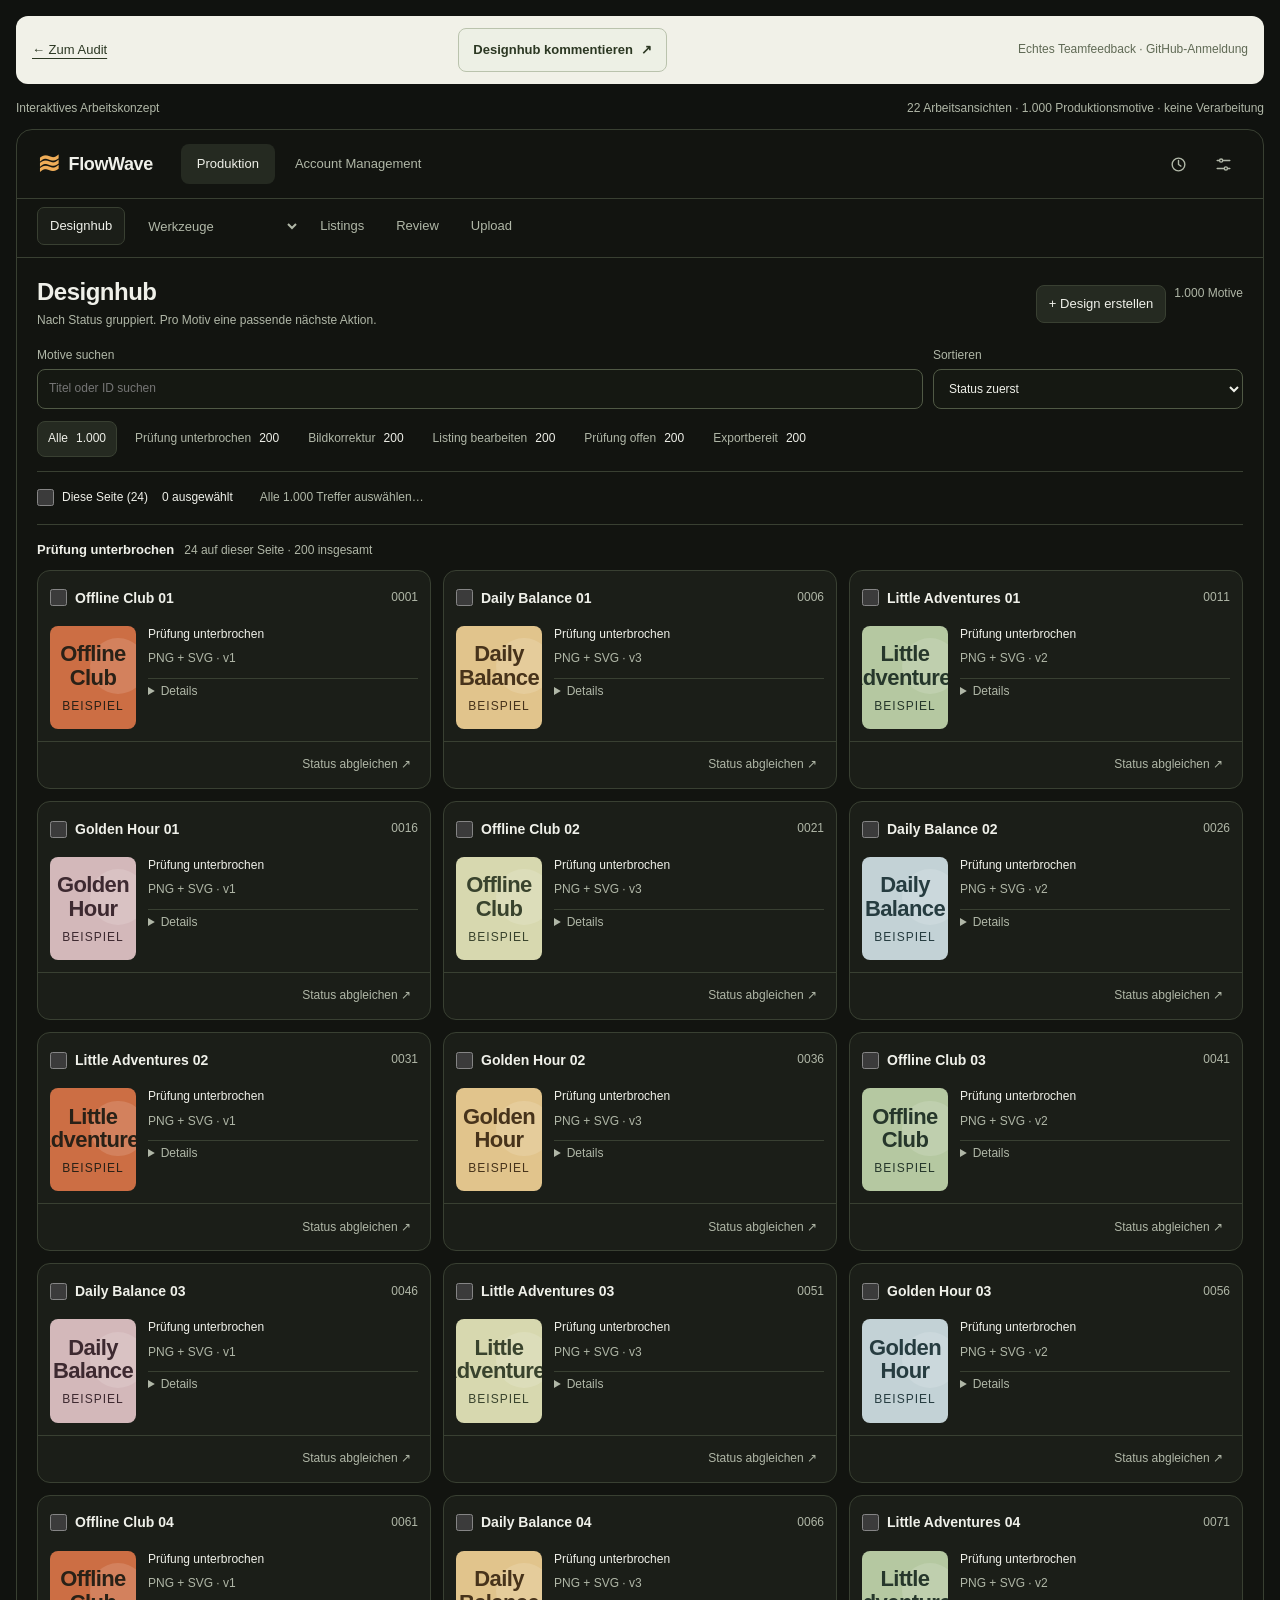
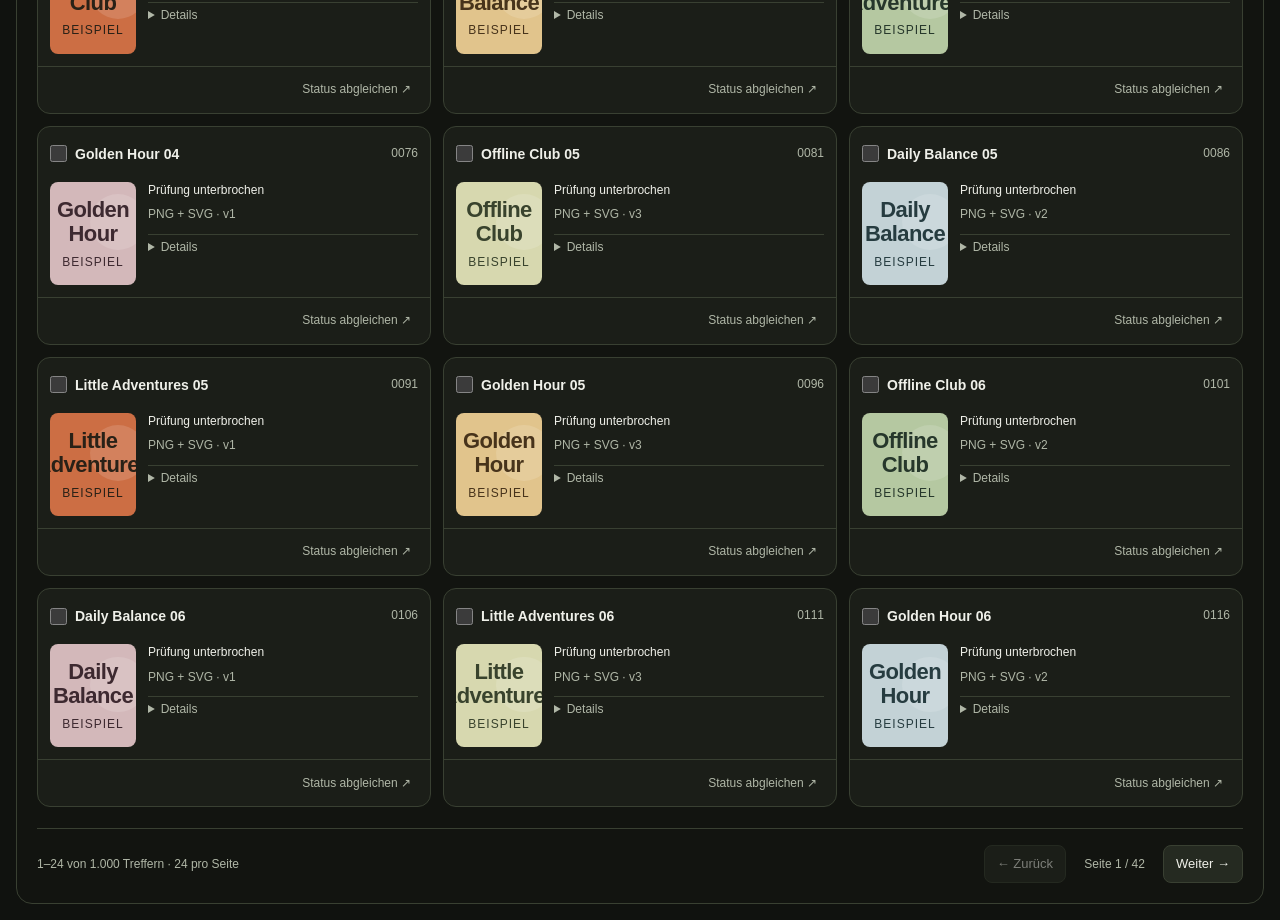
==== concept.html @ 172c3b29 "Separate primary areas from contextual workflow navigation" ====
<!doctype html>
<html lang="de"><head><meta charset="utf-8"><meta name="viewport" content="width=device-width, initial-scale=1"><meta name="color-scheme" content="dark light"><title>FlowWave Arbeitsansichten für große Sammlungen</title><link rel="stylesheet" href="comments.css"><link rel="stylesheet" href="concept-scale.css?v=batch287-reduced"><link rel="stylesheet" href="concept-processes.css?v=batch287-reduced"><link rel="stylesheet" href="concept-operations.css?v=account-unified287"><link rel="stylesheet" href="concept-archive.css?v=archive287">
  <link rel="stylesheet" href="concept-navigation.css?v=two-areas287-final3"><script src="feedback-config.js?v=account-unified287" defer></script><script src="concept-scale.js?v=two-areas287-final3" defer></script><script src="concept-processes.js?v=archive287" defer></script><script src="concept-operations.js?v=account-unified287" defer></script><script src="concept-archive.js?v=account-unified287" defer></script><script src="comments.js" defer></script></head>
<body class="fw-concept-page">
<div class="standalone-feedback-bar"><a href="./#concept">← Zum Audit</a><button class="af-feedback-button" type="button" data-feedback-screen><span data-feedback-label>Designhub kommentieren</span> ↗</button><span>Echtes Teamfeedback · GitHub-Anmeldung</span></div>
<div id="flowwave-bento-concept" lang="de">
<div class="fw-demo-label"><span>Interaktives Arbeitskonzept</span><span>22 Arbeitsansichten · 1.000 Produktionsmotive · keine Verarbeitung</span></div>
<div class="fw-window"><header class="fw-shell"><div class="fw-shell-top"><div class="fw-brand"><span aria-hidden="true">≋</span>FlowWave</div><nav class="fw-area-nav" aria-label="Hauptbereiche"><button type="button" data-area="production" aria-current="page">Produktion</button><button type="button" data-area="account">Account Management</button></nav><div class="fw-shell-utilities" role="group" aria-label="App-Aktionen"><button type="button" class="fw-utility-button" data-screen="activity" aria-label="Aktivität öffnen" title="Aktivität"><svg data-ds-icon="activity" aria-hidden="true" viewBox="0 0 24 24"><circle cx="12" cy="12" r="8"></circle><path d="M12 7v5l3 2"></path></svg></button><button type="button" class="fw-utility-button" data-screen="settings" aria-label="Einstellungen öffnen" title="Einstellungen"><svg data-ds-icon="settings" aria-hidden="true" viewBox="0 0 24 24"><path d="M4 7h16M4 17h16"></path><circle cx="9" cy="7" r="2"></circle><circle cx="15" cy="17" r="2"></circle></svg></button></div></div><nav class="fw-context-nav" aria-label="Produktion"></nav></header><div class="fw-route-registry" hidden><button type="button" data-screen="designs" tabindex="-1">Designhub</button><button type="button" data-screen="listings" tabindex="-1">Listings</button><button type="button" data-screen="review" tabindex="-1">Review</button><button type="button" data-screen="uploadqueue" tabindex="-1">Upload</button><button type="button" data-screen="upload" tabindex="-1">Upload vorbereiten</button><button type="button" data-screen="create" tabindex="-1">Create Artworks</button><button type="button" data-screen="sets" tabindex="-1">Create Sets</button><button type="button" data-screen="import" tabindex="-1">Import</button><button type="button" data-screen="collections" tabindex="-1">Imported Sets</button><button type="button" data-screen="remaster" tabindex="-1">Remaster</button><button type="button" data-screen="vectorize" tabindex="-1">Vectorize</button><button type="button" data-screen="upscale" tabindex="-1">Upscale</button><button type="button" data-screen="halftone" tabindex="-1">Halftone</button><button type="button" data-screen="effects" tabindex="-1">Effects</button><button type="button" data-screen="repairs" tabindex="-1">Repairs</button><button type="button" data-screen="autopilot" tabindex="-1">Autopilot</button><button type="button" data-screen="checks" tabindex="-1">IP Checks</button><button type="button" data-screen="management" tabindex="-1">Designbestand</button><button type="button" data-screen="archive" tabindex="-1">Archiv</button><button type="button" data-screen="live" tabindex="-1">Kontodaten</button><button type="button" data-screen="activity" tabindex="-1">Aktivität</button><button type="button" data-screen="settings" tabindex="-1">Einstellungen</button></div>
<section class="fw-screen" data-view="designs" aria-label="Designhub Konzept"></section><section class="fw-screen" data-view="review" aria-label="Review Konzept" hidden></section><section class="fw-screen" data-view="listings" aria-label="Listings Konzept" hidden></section><section class="fw-screen" data-view="upload" aria-label="Upload Konzept" hidden></section><div class="fw-announcement" role="status" aria-live="polite" hidden></div></div>
<dialog class="fw-modal" aria-labelledby="fw-modal-title"><div class="fw-modal-head"><div><span class="fw-secondary-text">Lokale Konzeptvorschau</span><h2 id="fw-modal-title"></h2></div><button type="button" class="fw-button fw-quiet" data-command="close-dialog" aria-label="Dialog schließen">×</button></div><div data-modal-body></div><div class="fw-modal-footer"><button type="button" class="fw-button" data-command="close-dialog">Schließen</button><button type="button" class="fw-button fw-primary" data-modal-confirm hidden></button></div></dialog>
</div></body></html>
---- comments.css ----
/* Audit feedback is real site chrome, separate from the FlowWave product concept. */
.af-topic-action{display:flex;justify-content:flex-start;gap:12px;padding:14px 24px;border-top:1px solid #e0e3d7}
.af-button,.af-feedback-button{display:inline-flex;align-items:center;justify-content:center;gap:8px;min-height:44px;border:1px solid #bac3ad;border-radius:8px;background:#edf0e5;color:#2c3823;padding:10px 14px;font:600 13px/1.4 -apple-system,BlinkMacSystemFont,"Segoe UI",sans-serif;cursor:pointer;text-decoration:none}
.af-button:hover,.af-feedback-button:hover{background:#e2e8d5}
.af-button:focus-visible,.af-feedback-button:focus-visible,.af-close:focus-visible,.af-link:focus-visible,.af-copy-fallback input:focus-visible{outline:3px solid #a87210;outline-offset:3px}
.af-button:disabled{opacity:.6;cursor:default}
.af-link{display:inline-flex;align-items:center;min-height:44px;gap:6px;color:#526542;text-underline-offset:4px;font:500 13px/1.5 -apple-system,BlinkMacSystemFont,"Segoe UI",sans-serif}
.af-dialog{box-sizing:border-box;width:min(850px,calc(100vw - 32px));max-width:none;max-height:calc(100dvh - 32px);padding:0;border:1px solid #c3cbb7;border-radius:18px;background:#fbfaf5;color:#252b20;box-shadow:0 24px 80px #10160e35;overflow:auto;overscroll-behavior:contain;font-family:-apple-system,BlinkMacSystemFont,"Segoe UI",sans-serif}
.af-dialog::backdrop{background:#11170e91;backdrop-filter:blur(3px)}
.af-dialog-head{display:flex;justify-content:space-between;align-items:flex-start;gap:24px;padding:24px 24px 0}
.af-dialog-head>div{min-width:0}
.af-eyebrow{font-size:11px;font-weight:650;letter-spacing:1px;text-transform:uppercase;color:#66745a;margin:0 0 9px}
.af-dialog h2{font-family:inherit;font-size:24px;line-height:1.25;font-weight:600;letter-spacing:-.6px;margin:0;overflow-wrap:anywhere}
.af-close{flex:0 0 auto;width:44px;min-height:44px;padding:0;border:1px solid #cbd1c2;border-radius:9px;background:transparent;color:#39462f;font:300 28px/1 -apple-system,BlinkMacSystemFont,"Segoe UI",sans-serif;cursor:pointer}
.af-close:hover{background:#edf0e5}
.af-privacy{font-size:13px;line-height:1.6;color:#626d58;margin:13px 24px 0}
.af-toolbar{display:flex;flex-wrap:wrap;gap:10px 22px;align-items:center;margin:17px 24px 0;padding-bottom:14px;border-bottom:1px solid #dde1d3}
.af-announcement{font-size:13px;line-height:1.5;color:#596b48;margin:10px 24px;min-height:0}
.af-announcement:empty{display:none}
.af-frame-zone{padding:0 16px 16px}
.af-topic-frame{width:100%;height:560px;border:0;display:block;background:#fbfaf5;min-width:0}
.af-topic-frame[hidden],.af-dialog [hidden],.af-host-page [hidden]{display:none!important}
.af-copy-fallback{margin:14px 24px}
.af-copy-fallback label{display:block;margin-bottom:7px;font-size:12px;color:#59664d}
.af-copy-fallback input{box-sizing:border-box;width:100%;min-height:44px;border:1px solid #bbc5ae;border-radius:7px;padding:10px;font-size:14px;background:white;color:#27351e}
.af-host-page{margin:0;padding:0;background:#fbfaf5;color:#252b20;font-family:-apple-system,BlinkMacSystemFont,"Segoe UI",sans-serif;font-size:14px;line-height:1.6;color-scheme:light}
.af-host{box-sizing:border-box;margin:0;padding:8px 8px 16px;min-width:0}
.af-host-status{margin:10px 0 14px;padding:12px 14px;background:#edf0e5;border-radius:8px;color:#465b36;font-size:13px;overflow-wrap:anywhere}
.af-host-status--error{background:#f4ead6;color:#704900}
.af-host-recovery{display:flex;flex-wrap:wrap;gap:8px 18px;align-items:center;margin:0 0 16px}
.af-host-recovery details{flex-basis:100%;font-size:12px;color:#667158}
.af-host-recovery summary{min-height:44px;display:flex;align-items:center;cursor:pointer}
.af-host-recovery details p{margin:0 0 12px;white-space:pre-wrap;overflow-wrap:anywhere}
.af-host .giscus{min-width:0}
.af-host .giscus-frame{display:block;width:100%;border:0;color-scheme:light}
@media(max-width:580px){.af-dialog{width:calc(100vw - 16px);max-height:calc(100dvh - 16px);border-radius:13px}.af-dialog-head{padding:18px 16px 0;gap:10px}.af-dialog h2{font-size:21px}.af-privacy{margin-inline:16px}.af-toolbar{margin-inline:16px;gap:10px 18px}.af-frame-zone{padding:0 4px 10px}.af-announcement,.af-copy-fallback{margin-inline:16px}.af-host{padding-inline:4px}.af-topic-action{padding-inline:21px}.af-copy-fallback input{font-size:16px}}
@media(prefers-reduced-motion:reduce){.af-dialog::backdrop{backdrop-filter:none}}
@media print{.af-dialog,.af-topic-action,.af-feedback-button,[data-feedback-topic],[data-feedback-screen]{display:none!important}}

.concept-feedback-actions{display:flex;align-items:center;justify-content:flex-end;gap:16px;flex-wrap:wrap}.concept-feedback-actions .af-feedback-button{font-size:12px}.standalone-feedback-bar{display:flex;align-items:center;justify-content:space-between;gap:12px;flex-wrap:wrap;margin-bottom:16px;padding:12px 16px;border-radius:12px;background:#f1f1e8;color:#2c3823;font:13px/1.6 -apple-system,BlinkMacSystemFont,"Segoe UI",sans-serif}.standalone-feedback-bar>a{color:inherit;text-underline-offset:4px}.standalone-feedback-bar>span{font-size:12px;color:#606a55}@media(max-width:580px){.concept-frame-bar{align-items:flex-start;flex-wrap:wrap}.concept-feedback-actions{justify-content:flex-start;gap:10px 18px}.standalone-feedback-bar>span{flex-basis:100%}}@media print{.standalone-feedback-bar,.concept-feedback-actions,.finding-feedback{display:none!important}}
---- concept-scale.css ----
.fw-concept-page{margin:0;padding:16px;max-width:1600px;margin-inline:auto;background:#10120f;color:#eff0e9;font:14px/1.45 Inter,-apple-system,BlinkMacSystemFont,"Segoe UI",sans-serif;color-scheme:dark}
#flowwave-bento-concept{--fw-bg:#121410;--fw-panel:#1b1e18;--fw-raised:#252a21;--fw-ink:#eff0e9;--fw-muted:#b0b7a7;--fw-line:#394032;--fw-accent:#efad58;--fw-warning:#edbe7a;--fw-green:#bed5ab;color:var(--fw-ink);font:14px/1.45 Inter,-apple-system,BlinkMacSystemFont,"Segoe UI",sans-serif;width:100%;min-width:0;color-scheme:dark}
#flowwave-bento-concept *{box-sizing:border-box}#flowwave-bento-concept [hidden]{display:none!important}#flowwave-bento-concept h2,#flowwave-bento-concept h3,#flowwave-bento-concept p{margin:0}#flowwave-bento-concept h2{font-size:24px;line-height:1.2;font-weight:600;letter-spacing:-.5px}#flowwave-bento-concept h3{font-size:14px;font-weight:600}#flowwave-bento-concept button,#flowwave-bento-concept input,#flowwave-bento-concept select,#flowwave-bento-concept textarea{font:inherit;color:inherit}#flowwave-bento-concept button{cursor:pointer}#flowwave-bento-concept button:disabled{opacity:.48;cursor:default}#flowwave-bento-concept button:focus-visible,#flowwave-bento-concept summary:focus-visible{outline:2px solid var(--fw-accent);outline-offset:3px}
#flowwave-bento-concept .fw-demo-label{display:flex;justify-content:space-between;gap:12px;flex-wrap:wrap;font-size:12px;color:var(--fw-muted);margin-bottom:12px}#flowwave-bento-concept .fw-window{background:var(--fw-bg);border:1px solid var(--fw-line);border-radius:16px;overflow:clip}#flowwave-bento-concept .fw-shell{display:flex;align-items:center;gap:28px;padding:12px 20px;border-bottom:1px solid var(--fw-line)}#flowwave-bento-concept .fw-brand{display:flex;align-items:center;gap:9px;font-size:18px;font-weight:600;letter-spacing:-.4px}#flowwave-bento-concept .fw-brand>span{font-size:28px;color:var(--fw-accent);line-height:1}#flowwave-bento-concept nav{display:flex;align-items:center;gap:5px;flex:1}#flowwave-bento-concept nav button{background:none;border:0;min-height:40px;padding:8px 14px;color:var(--fw-muted);border-radius:9px}#flowwave-bento-concept nav button[aria-current]{background:var(--fw-raised);color:var(--fw-ink)}#flowwave-bento-concept .fw-screen{padding:20px;min-width:0}#flowwave-bento-concept .fw-heading{display:flex;justify-content:space-between;align-items:center;gap:16px;margin-bottom:17px}#flowwave-bento-concept .fw-heading p{color:var(--fw-muted);font-size:12px;margin-top:5px}#flowwave-bento-concept .fw-heading-actions{display:flex;gap:8px;flex-wrap:wrap}
#flowwave-bento-concept .fw-button{display:inline-flex;align-items:center;justify-content:center;gap:8px;min-height:38px;border:1px solid var(--fw-line);background:var(--fw-raised);color:var(--fw-ink);padding:8px 12px;border-radius:8px;text-decoration:none;white-space:normal;text-align:left;font-size:13px}#flowwave-bento-concept .fw-button:hover:not(:disabled){background:#32392b;border-color:#555f49}#flowwave-bento-concept .fw-primary{background:var(--fw-accent);border-color:var(--fw-accent);color:#261b0c;font-weight:600}#flowwave-bento-concept .fw-primary:hover:not(:disabled){background:#ffc477;border-color:#ffc477}#flowwave-bento-concept .fw-quiet{background:transparent;border-color:transparent;color:var(--fw-muted)}#flowwave-bento-concept .fw-toolbar{display:grid;grid-template-columns:minmax(210px,1fr) minmax(170px,.35fr);gap:10px;margin-bottom:12px}#flowwave-bento-concept .fw-field-label{display:grid;gap:5px;font-size:12px;color:var(--fw-muted);min-width:0}#flowwave-bento-concept input:not([type=checkbox]),#flowwave-bento-concept select,#flowwave-bento-concept textarea{display:block;min-width:0;max-width:100%;width:100%;border:1px solid #505945;background:#151812;border-radius:8px;padding:9px 11px;color:var(--fw-ink);min-height:40px}#flowwave-bento-concept input:focus,#flowwave-bento-concept select:focus,#flowwave-bento-concept textarea:focus{outline:2px solid var(--fw-accent);outline-offset:1px}#flowwave-bento-concept textarea{resize:vertical;line-height:1.5}#flowwave-bento-concept .fw-facets{display:flex;gap:7px;flex-wrap:wrap;margin-bottom:14px}#flowwave-bento-concept .fw-facet{display:inline-flex;gap:8px;align-items:center;min-height:36px;border:1px solid transparent;border-radius:8px;background:transparent;padding:6px 10px;color:var(--fw-muted);font-size:12px}#flowwave-bento-concept .fw-facet[aria-pressed=true]{background:var(--fw-raised);border-color:var(--fw-line);color:var(--fw-ink)}#flowwave-bento-concept .fw-facet b{font-size:12px;font-weight:500;color:var(--fw-ink)}
#flowwave-bento-concept .fw-selection{display:flex;align-items:center;gap:14px;flex-wrap:wrap;min-height:49px;padding:7px 0;border-block:1px solid var(--fw-line);margin-bottom:16px;color:var(--fw-muted);font-size:12px}#flowwave-bento-concept .fw-checkbox{display:inline-flex;align-items:center;gap:8px;min-height:38px;flex-shrink:0;cursor:pointer;color:var(--fw-ink)}#flowwave-bento-concept input[type=checkbox]{width:17px;height:17px;accent-color:var(--fw-accent);margin:0;flex-shrink:0;cursor:pointer}#flowwave-bento-concept .fw-selected-count{color:var(--fw-ink)}#flowwave-bento-concept .fw-selection .fw-button{min-height:34px;font-size:12px}#flowwave-bento-concept .fw-selection-spacer{flex:1}#flowwave-bento-concept .fw-group{margin-bottom:21px}#flowwave-bento-concept .fw-group-head{display:flex;align-items:center;gap:10px;margin-bottom:10px;font-size:13px;font-weight:600}#flowwave-bento-concept .fw-group-head span{font-size:12px;font-weight:400;color:var(--fw-muted)}#flowwave-bento-concept .fw-asset-grid{display:grid;grid-template-columns:repeat(3,minmax(0,1fr));gap:12px}#flowwave-bento-concept .fw-asset-card{background:var(--fw-panel);border:1px solid var(--fw-line);border-radius:13px;min-width:0;overflow:hidden}#flowwave-bento-concept .fw-asset-head{display:flex;align-items:center;gap:8px;padding:8px 12px 3px;min-height:43px}#flowwave-bento-concept .fw-asset-head h3{flex:1;min-width:0;overflow:hidden;text-overflow:ellipsis;white-space:nowrap}#flowwave-bento-concept .fw-id{font-size:12px;color:var(--fw-muted);font-variant-numeric:tabular-nums}#flowwave-bento-concept .fw-asset-body{display:grid;grid-template-columns:104px minmax(0,1fr);gap:12px;padding:6px 12px 12px}#flowwave-bento-concept .fw-art{aspect-ratio:5/6;display:flex;flex-direction:column;justify-content:center;align-items:center;border-radius:8px;text-align:center;overflow:hidden;background:var(--art-bg,#c56437);color:var(--art-ink,#27271d);padding:10px;position:relative;font-family:Impact,"Arial Narrow",sans-serif;font-size:22px;font-weight:700;line-height:1.08;letter-spacing:-.6px}#flowwave-bento-concept .fw-art:before{content:"";position:absolute;width:65%;aspect-ratio:1;border-radius:50%;background:#ffffff22;top:12%;right:-12%}#flowwave-bento-concept .fw-art strong{position:relative;font:inherit}#flowwave-bento-concept .fw-art small{font-size:12px;letter-spacing:1px;margin-top:10px;font-weight:400}#flowwave-bento-concept .fw-art-mini{width:38px;min-width:38px;height:44px;aspect-ratio:auto;font-size:12px;padding:4px;border-radius:5px}#flowwave-bento-concept .fw-art-mini small{display:none}#flowwave-bento-concept .fw-facts{margin:0;display:grid;gap:5px;font-size:12px;min-width:0;align-content:start}#flowwave-bento-concept .fw-facts>div{display:flex;justify-content:space-between;align-items:baseline;gap:8px;min-width:0}#flowwave-bento-concept .fw-facts dt{color:var(--fw-muted)}#flowwave-bento-concept .fw-facts dd{margin:0;text-align:right;overflow-wrap:anywhere}#flowwave-bento-concept .fw-warning{color:var(--fw-warning)}#flowwave-bento-concept .fw-ready{color:var(--fw-green)}#flowwave-bento-concept .fw-asset-footer{display:flex;justify-content:space-between;align-items:center;gap:6px;border-top:1px solid var(--fw-line);padding:6px 10px;font-size:12px;color:var(--fw-muted)}#flowwave-bento-concept .fw-asset-footer .fw-button{font-size:12px;padding:6px 8px;min-height:34px}#flowwave-bento-concept .fw-pagination{display:flex;align-items:center;justify-content:space-between;gap:12px;flex-wrap:wrap;border-top:1px solid var(--fw-line);padding-top:16px;margin-top:15px;color:var(--fw-muted);font-size:12px}#flowwave-bento-concept .fw-page-buttons{display:flex;gap:7px;align-items:center}#flowwave-bento-concept .fw-page-buttons span{min-width:83px;text-align:center;font-variant-numeric:tabular-nums}
#flowwave-bento-concept .fw-table{border-collapse:collapse;width:100%;table-layout:fixed;font-size:13px}#flowwave-bento-concept .fw-table th{text-align:left;font-size:12px;color:var(--fw-muted);font-weight:500;padding:9px 8px;border-bottom:1px solid var(--fw-line)}#flowwave-bento-concept .fw-table td{padding:9px 8px;border-bottom:1px solid var(--fw-line);vertical-align:middle;overflow-wrap:anywhere}#flowwave-bento-concept .fw-table .fw-check-col{width:42px}#flowwave-bento-concept .fw-table .fw-preview-col{width:54px}#flowwave-bento-concept .fw-table .fw-title-col{width:26%}#flowwave-bento-concept .fw-table .fw-ip-col{width:16%}#flowwave-bento-concept .fw-table .fw-detail-col{width:84px}#flowwave-bento-concept .fw-row-title strong{font-size:14px;font-weight:500;display:block}#flowwave-bento-concept .fw-row-title small{font-size:12px;color:var(--fw-muted);display:block;margin-top:3px}#flowwave-bento-concept .fw-table .fw-button{font-size:12px;min-height:36px;padding:6px 8px}#flowwave-bento-concept .fw-row-detail td{background:var(--fw-panel);padding:16px 20px}#flowwave-bento-concept .fw-detail-grid{display:grid;grid-template-columns:1fr 1fr 1fr;gap:24px}#flowwave-bento-concept .fw-detail-grid h3{margin-bottom:7px}#flowwave-bento-concept .fw-detail-grid p{font-size:12px;color:var(--fw-muted)}#flowwave-bento-concept .fw-transfer-line{display:flex;align-items:center;justify-content:space-between;gap:14px;flex-wrap:wrap;margin-top:18px;padding:14px 0;border-top:1px solid var(--fw-line)}#flowwave-bento-concept .fw-transfer-line p{font-size:12px;color:var(--fw-muted);margin-top:4px}
#flowwave-bento-concept .fw-listing-card{background:var(--fw-panel);border:1px solid var(--fw-line);border-radius:13px;margin-bottom:10px;overflow:hidden}#flowwave-bento-concept .fw-listing-head{display:flex;align-items:center;gap:12px;padding:8px 14px;min-height:64px}#flowwave-bento-concept .fw-listing-toggle{display:flex;align-items:center;justify-content:space-between;gap:16px;min-width:0;flex:1;border:0;background:none;text-align:left;padding:8px 0;min-height:44px}#flowwave-bento-concept .fw-listing-toggle>span:first-child{min-width:0}#flowwave-bento-concept .fw-listing-toggle strong{font-weight:500;display:block}#flowwave-bento-concept .fw-listing-toggle small{font-size:12px;color:var(--fw-muted);display:block;margin-top:3px}#flowwave-bento-concept .fw-listing-state{font-size:12px;color:var(--fw-warning)}#flowwave-bento-concept .fw-listing-body{border-top:1px solid var(--fw-line);display:grid;grid-template-columns:minmax(0,.72fr) minmax(0,1.45fr) minmax(0,.9fr);gap:0;padding:20px 0}#flowwave-bento-concept .fw-zone{padding:0 22px;min-width:0}#flowwave-bento-concept .fw-zone+.fw-zone{border-left:1px solid var(--fw-line)}#flowwave-bento-concept .fw-zone h3{font-size:12px;color:var(--fw-muted);font-weight:500;letter-spacing:.04em;margin-bottom:15px}#flowwave-bento-concept .fw-zone .fw-art{max-width:152px;width:100%;margin-bottom:16px;font-size:28px}#flowwave-bento-concept .fw-zone .fw-facts{gap:8px}#flowwave-bento-concept .fw-ip-summary{margin-top:17px;padding-top:14px;border-top:1px solid var(--fw-line)}#flowwave-bento-concept .fw-editor-fields{display:grid;gap:12px}#flowwave-bento-concept .fw-editor-fields label{display:grid;gap:6px;font-size:12px;color:var(--fw-muted)}#flowwave-bento-concept .fw-editor-fields input,#flowwave-bento-concept .fw-editor-fields textarea{font-size:14px}#flowwave-bento-concept .fw-editor-actions{display:flex;gap:8px;align-items:center;flex-wrap:wrap;margin-top:14px}#flowwave-bento-concept .fw-save-note{font-size:12px;color:var(--fw-muted);margin-top:10px;min-height:18px}#flowwave-bento-concept .fw-evidence-copy{font-size:13px;color:var(--fw-muted);margin:10px 0 16px}#flowwave-bento-concept .fw-evidence-state{font-size:13px;font-weight:500}#flowwave-bento-concept details{font-size:12px;color:var(--fw-muted);margin:14px 0;border-top:1px solid var(--fw-line);padding-top:11px}#flowwave-bento-concept summary{cursor:pointer;min-height:32px}#flowwave-bento-concept details p{margin-top:9px}#flowwave-bento-concept .fw-empty{padding:35px 10px;color:var(--fw-muted);text-align:center}#flowwave-bento-concept .fw-announcement{padding:12px 20px;background:var(--fw-raised);border-top:1px solid var(--fw-line);font-size:13px}
#flowwave-bento-concept .fw-modal{max-width:min(650px,calc(100vw - 28px));width:650px;max-height:calc(100dvh - 30px);overflow:auto;border:1px solid var(--fw-line);background:var(--fw-panel);color:var(--fw-ink);border-radius:16px;padding:24px;font:14px/1.5 Inter,-apple-system,BlinkMacSystemFont,"Segoe UI",sans-serif}#flowwave-bento-concept .fw-modal::backdrop{background:#000a}#flowwave-bento-concept .fw-modal-head{display:flex;justify-content:space-between;align-items:flex-start;gap:16px;margin-bottom:20px}#flowwave-bento-concept .fw-modal h2{font-size:22px;margin-top:6px}#flowwave-bento-concept .fw-modal p{margin:12px 0;color:var(--fw-muted)}#flowwave-bento-concept .fw-modal ul{padding-left:20px;color:var(--fw-muted);max-height:280px;overflow:auto}#flowwave-bento-concept .fw-modal li{margin:8px 0}#flowwave-bento-concept .fw-modal-footer{display:flex;justify-content:flex-end;flex-wrap:wrap;gap:9px;margin-top:22px}#flowwave-bento-concept .fw-secondary-text{font-size:12px;color:var(--fw-muted)}#flowwave-bento-concept .fw-upload-summary{display:flex;align-items:center;justify-content:space-between;gap:20px;flex-wrap:wrap;margin-bottom:20px}#flowwave-bento-concept .fw-upload-stats{display:flex;gap:22px;color:var(--fw-muted);font-size:13px}#flowwave-bento-concept .fw-upload-stats strong{color:var(--fw-ink)}#flowwave-bento-concept .fw-inert-note{font-size:12px;color:var(--fw-muted);margin-top:16px}#flowwave-bento-concept .fw-tools-list{display:flex;gap:8px;flex-wrap:wrap}
@media(min-width:1530px){#flowwave-bento-concept .fw-asset-grid{grid-template-columns:repeat(4,minmax(0,1fr))}}
@media(max-width:1050px){#flowwave-bento-concept .fw-asset-grid{grid-template-columns:repeat(2,minmax(0,1fr))}#flowwave-bento-concept .fw-zone{padding:0 15px}#flowwave-bento-concept .fw-table .fw-title-col{width:22%}#flowwave-bento-concept .fw-table .fw-ip-col{width:15%}}
@media(max-width:760px){#flowwave-bento-concept .fw-toolbar{grid-template-columns:minmax(0,1fr) minmax(170px,.5fr)}#flowwave-bento-concept .fw-toolbar>label:first-child{grid-column:auto}#flowwave-bento-concept .fw-shell{gap:14px;flex-wrap:wrap}#flowwave-bento-concept nav{order:3;flex-basis:100%}#flowwave-bento-concept nav button{flex:1;padding-inline:8px}#flowwave-bento-concept .fw-shell>.fw-button{margin-left:auto}#flowwave-bento-concept .fw-listing-body{grid-template-columns:1fr}#flowwave-bento-concept .fw-zone{padding:0 18px}#flowwave-bento-concept .fw-zone+.fw-zone{border-left:0;border-top:1px solid var(--fw-line);padding-top:20px;margin-top:20px}#flowwave-bento-concept .fw-detail-grid{grid-template-columns:1fr;gap:14px}#flowwave-bento-concept .fw-table,#flowwave-bento-concept .fw-table tbody,#flowwave-bento-concept .fw-table tr,#flowwave-bento-concept .fw-table td{display:block;width:auto}#flowwave-bento-concept .fw-table thead{display:none}#flowwave-bento-concept .fw-table tr:not(.fw-row-detail){display:grid;grid-template-columns:32px 44px 1fr;gap:0 7px;border-bottom:1px solid var(--fw-line);padding:10px 0}#flowwave-bento-concept .fw-table td{border:0;padding:4px;font-size:12px}#flowwave-bento-concept .fw-table td[data-label]{grid-column:3}#flowwave-bento-concept .fw-table td[data-label]:before{content:attr(data-label) ': ';color:var(--fw-muted)}#flowwave-bento-concept .fw-table td.fw-row-action{grid-column:3}#flowwave-bento-concept .fw-table td.fw-row-more{grid-column:2;grid-row:2/5;align-self:end;padding:0}#flowwave-bento-concept .fw-row-more .fw-button{padding:5px;font-size:12px}#flowwave-bento-concept .fw-selection-spacer{display:none}}
@media(max-width:550px){.fw-concept-page{padding:8px}#flowwave-bento-concept .fw-screen{padding:15px 12px}#flowwave-bento-concept .fw-shell{padding:12px}#flowwave-bento-concept .fw-heading{align-items:flex-start;flex-direction:column}#flowwave-bento-concept .fw-asset-grid{grid-template-columns:1fr}#flowwave-bento-concept .fw-asset-body{grid-template-columns:94px minmax(0,1fr)}#flowwave-bento-concept .fw-facts{font-size:12px}#flowwave-bento-concept .fw-facts>div{gap:5px}#flowwave-bento-concept .fw-toolbar{grid-template-columns:1fr}#flowwave-bento-concept .fw-toolbar>label:first-child{grid-column:1}#flowwave-bento-concept .fw-listing-head{gap:8px;padding:8px 10px}#flowwave-bento-concept .fw-listing-toggle{gap:8px}#flowwave-bento-concept .fw-listing-toggle .fw-listing-state{display:none}#flowwave-bento-concept .fw-zone .fw-art{max-width:110px;margin:14px 0}#flowwave-bento-concept .fw-pagination{align-items:flex-start;flex-direction:column}#flowwave-bento-concept .fw-modal{padding:18px}#flowwave-bento-concept .fw-modal h2{font-size:20px}}
@media(pointer:coarse){#flowwave-bento-concept button,#flowwave-bento-concept .fw-checkbox,#flowwave-bento-concept summary{min-height:44px}#flowwave-bento-concept input:not([type=checkbox]),#flowwave-bento-concept select,#flowwave-bento-concept textarea{min-height:44px;font-size:16px}}

#flowwave-bento-concept .fw-scope-note{display:flex;align-items:center;justify-content:space-between;gap:12px;flex-wrap:wrap;padding:8px 12px;margin-bottom:12px;background:var(--fw-raised);border-radius:8px;font-size:12px}#flowwave-bento-concept .fw-scope-note strong{font-weight:500}
#flowwave-bento-concept .fw-keyword-workspace{display:grid;gap:12px;min-width:0}#flowwave-bento-concept .fw-keyword-group{display:grid;gap:6px;min-width:0}#flowwave-bento-concept .fw-keyword-group>label,#flowwave-bento-concept .fw-keyword-note{font-size:12px;color:var(--fw-muted)}#flowwave-bento-concept .fw-keyword-entry{display:grid;grid-template-columns:minmax(0,1fr) 38px;gap:6px}#flowwave-bento-concept .fw-keyword-entry>input{min-width:0;font-size:13px}#flowwave-bento-concept .fw-keyword-entry>.fw-button{font-size:20px;padding:5px}#flowwave-bento-concept .fw-keyword-tags,#flowwave-bento-concept .fw-keyword-choices{display:flex;gap:6px;flex-wrap:wrap;min-width:0}#flowwave-bento-concept .fw-keyword-tag,#flowwave-bento-concept .fw-keyword-choice{border:1px solid var(--fw-line);border-radius:7px;background:var(--fw-raised);display:inline-flex;align-items:center;gap:8px;padding:6px 8px;font-size:12px;min-height:32px;max-width:100%;text-align:left;overflow-wrap:anywhere}#flowwave-bento-concept .fw-keyword-tag>span{color:var(--fw-muted)}#flowwave-bento-concept .fw-keyword-choice[aria-pressed=true]{border-color:var(--fw-accent);color:var(--fw-accent)}#flowwave-bento-concept .fw-keyword-choice>span{color:var(--fw-muted)}#flowwave-bento-concept .fw-keyword-note{display:grid;gap:6px}#flowwave-bento-concept .fw-keyword-note textarea{font-size:13px}#flowwave-bento-concept .fw-keyword-option{font-size:12px;align-items:flex-start;min-height:28px;white-space:normal}#flowwave-bento-concept .fw-keyword-option input{margin-top:2px}#flowwave-bento-concept .fw-keyword-scope{font-size:12px;color:var(--fw-muted)}#flowwave-bento-concept .fw-keyword-actions{display:flex;gap:7px;flex-wrap:wrap}#flowwave-bento-concept .fw-keyword-actions .fw-button{font-size:12px;padding:8px 10px}#flowwave-bento-concept .fw-keyword-receipt{display:grid;gap:5px;font-size:12px;border-top:1px solid var(--fw-line);padding-top:10px;color:var(--fw-muted)}#flowwave-bento-concept .fw-keyword-receipt strong{font-weight:500;color:var(--fw-ink)}#flowwave-bento-concept .fw-keyword-receipt .fw-button{justify-content:flex-start;padding-inline:0}#flowwave-bento-concept .fw-keyword-label{display:block;font-size:12px;color:var(--fw-muted);margin:10px 0 6px}#flowwave-bento-concept .fw-keyword-analysis{margin:0;padding-top:11px}#flowwave-bento-concept .fw-proof-disclosure .fw-evidence-copy{margin-top:9px}#flowwave-bento-concept .fw-proof-disclosure .fw-evidence-state{margin-top:9px}
@media(pointer:coarse){#flowwave-bento-concept .fw-keyword-entry{grid-template-columns:minmax(0,1fr) 44px}#flowwave-bento-concept .fw-keyword-tag,#flowwave-bento-concept .fw-keyword-choice,#flowwave-bento-concept .fw-keyword-option{min-height:44px}#flowwave-bento-concept .fw-keyword-entry>input,#flowwave-bento-concept .fw-keyword-note textarea{font-size:16px}}

/* One leading task; full saved state stays in the same record. */
#flowwave-bento-concept .fw-asset-glance{display:flex;flex-direction:column;gap:7px;min-width:0;font-size:12px;align-self:start}#flowwave-bento-concept .fw-asset-glance>strong{font-weight:500;color:var(--fw-ink)}#flowwave-bento-concept .fw-asset-glance details{margin:3px 0 0;padding-top:4px}#flowwave-bento-concept .fw-asset-glance summary{min-height:26px}#flowwave-bento-concept .fw-asset-body>.fw-art{align-self:start}#flowwave-bento-concept .fw-asset-body{grid-template-columns:86px minmax(0,1fr)}#flowwave-bento-concept .fw-table .fw-title-col{width:40%}
@media(max-width:760px){#flowwave-bento-concept [data-view="upload"] .fw-table tr:not(.fw-row-detail){grid-template-columns:44px minmax(0,1fr)}#flowwave-bento-concept [data-view="upload"] .fw-table .fw-row-title,#flowwave-bento-concept [data-view="upload"] .fw-table td[data-label]{grid-column:2}#flowwave-bento-concept [data-view="upload"] .fw-table td:first-child{grid-column:1;grid-row:1/4}#flowwave-bento-concept [data-view="upload"] .fw-table .fw-row-title small{line-height:1.5}}
---- concept-processes.css ----
#flowwave-bento-concept .fp-workspace{display:grid;grid-template-columns:minmax(260px,.85fr) minmax(0,1.6fr);gap:18px;align-items:start;margin-bottom:20px}#flowwave-bento-concept .fp-panel{border:1px solid var(--fw-line);background:var(--fw-panel);border-radius:12px;padding:17px;min-width:0}#flowwave-bento-concept .fp-panel h3{font-size:14px;margin-bottom:13px}#flowwave-bento-concept .fp-panel p{font-size:12px;color:var(--fw-muted);margin:8px 0}#flowwave-bento-concept .fp-fields{display:grid;grid-template-columns:1fr 1fr;gap:12px}#flowwave-bento-concept .fp-fields .fp-wide{grid-column:1/-1}#flowwave-bento-concept .fp-fields label{display:grid;gap:6px;min-width:0;color:var(--fw-muted);font-size:12px}#flowwave-bento-concept .fp-fields input[type=range]{padding:0;min-height:36px;accent-color:var(--fw-accent);background:transparent;border:0}#flowwave-bento-concept .fp-hint{font-size:12px;color:var(--fw-muted);margin:10px 0 0}#flowwave-bento-concept .fp-actions{display:flex;align-items:center;gap:9px;flex-wrap:wrap;margin-top:15px}#flowwave-bento-concept .fp-proof{display:grid;grid-template-columns:minmax(0,1fr) minmax(0,1fr);gap:14px;max-width:480px;margin:0 auto}#flowwave-bento-concept .fp-proof figure{margin:0;min-width:0}#flowwave-bento-concept .fp-proof figcaption{font-size:12px;color:var(--fw-muted);margin-bottom:9px}#flowwave-bento-concept .fp-proof .fw-art{font-size:28px;max-height:230px}#flowwave-bento-concept .fp-proof-controls{display:flex;gap:7px;align-items:center;flex-wrap:wrap;margin-top:14px}#flowwave-bento-concept .fp-small-grid{display:grid;grid-template-columns:repeat(3,minmax(0,1fr));gap:12px}#flowwave-bento-concept .fp-pair-card{background:var(--fw-panel);border:1px solid var(--fw-line);border-radius:11px;padding:12px;min-width:0}#flowwave-bento-concept .fp-pair-head{display:flex;gap:8px;align-items:center;min-width:0;margin-bottom:10px}#flowwave-bento-concept .fp-pair-head strong{overflow:hidden;text-overflow:ellipsis;white-space:nowrap;min-width:0;font-size:13px;font-weight:500}#flowwave-bento-concept .fp-pair-previews{display:grid;grid-template-columns:1fr 20px 1fr;gap:9px;align-items:center;max-width:220px;margin-inline:auto}#flowwave-bento-concept .fp-pair-previews .fw-art{font-size:17px}#flowwave-bento-concept .fp-pair-meta{display:flex;justify-content:space-between;gap:8px;flex-wrap:wrap;font-size:12px;margin-top:10px;color:var(--fw-muted)}#flowwave-bento-concept .fp-status-tabs{display:flex;align-items:center;gap:8px;flex-wrap:wrap;margin:0 0 14px}#flowwave-bento-concept .fp-status-tabs button[aria-pressed=true]{background:var(--fw-raised);color:var(--fw-ink);border-color:var(--fw-line)}#flowwave-bento-concept .fp-notice{display:flex;align-items:center;gap:14px;justify-content:space-between;flex-wrap:wrap;border-left:3px solid var(--fw-warning);padding:9px 12px;margin:0 0 14px;background:#2a261d;color:var(--fw-warning);font-size:12px}#flowwave-bento-concept .fp-drop{border:1px dashed #667154;border-radius:10px;padding:21px;text-align:center;background:#151812}#flowwave-bento-concept .fp-drop strong{display:block;font-size:15px;font-weight:500}#flowwave-bento-concept .fp-drop p{font-size:12px;color:var(--fw-muted);margin:7px 0 13px}#flowwave-bento-concept .fp-sheet-grid{display:grid;grid-template-columns:repeat(3,minmax(0,1fr));gap:12px}#flowwave-bento-concept .fp-sheet{border:1px solid var(--fw-line);background:var(--fw-panel);border-radius:11px;padding:12px;min-width:0}#flowwave-bento-concept .fp-sheet h3{font-size:13px;margin-bottom:10px}#flowwave-bento-concept .fp-regions{display:grid;grid-template-columns:repeat(3,minmax(0,1fr));gap:6px}#flowwave-bento-concept .fp-region{border:2px solid transparent;background:none;padding:0;border-radius:6px;min-width:0;position:relative}#flowwave-bento-concept .fp-region[aria-pressed=true]{border-color:var(--fw-accent)}#flowwave-bento-concept .fp-region[aria-pressed=true]:after{content:'✓';position:absolute;right:4px;top:3px;background:var(--fw-accent);color:#241b0d;border-radius:3px;padding:0 4px;font-size:12px}#flowwave-bento-concept .fp-region .fw-art{font-size:15px;border-radius:4px}#flowwave-bento-concept .fp-region .fw-art small{display:none}#flowwave-bento-concept .fp-sheet-footer{font-size:12px;color:var(--fw-muted);margin-top:10px}#flowwave-bento-concept .fp-recipe-tags{display:flex;gap:7px;flex-wrap:wrap;margin-bottom:14px}#flowwave-bento-concept .fp-recipe-tags button[aria-pressed=true]{border-color:var(--fw-accent);color:var(--fw-accent)}#flowwave-bento-concept .fp-edit-layout{display:grid;grid-template-columns:minmax(200px,.8fr) minmax(260px,1fr) minmax(260px,1.1fr);gap:18px;align-items:start;margin-bottom:20px}#flowwave-bento-concept .fp-edit-layout .fw-art{max-width:230px;margin-inline:auto;font-size:37px}#flowwave-bento-concept .fp-target-list{display:grid;gap:1px;font-size:12px}#flowwave-bento-concept .fp-target-list>button{display:flex;align-items:center;justify-content:flex-start;gap:9px;width:100%;border:0;border-bottom:1px solid var(--fw-line);background:transparent;padding:8px;color:var(--fw-muted);text-align:left;min-height:48px}#flowwave-bento-concept .fp-target-list>button[aria-pressed=true]{background:var(--fw-raised);color:var(--fw-ink)}#flowwave-bento-concept .fp-motif-stats{display:grid;grid-template-columns:repeat(3,minmax(0,1fr));gap:12px;margin-top:15px;padding-top:14px;border-top:1px solid var(--fw-line);font-size:12px;color:var(--fw-muted)}#flowwave-bento-concept .fp-motif-stats strong{display:block;color:var(--fw-ink);font-size:18px;font-weight:500}#flowwave-bento-concept .fp-native-table{width:100%;border-collapse:collapse;table-layout:fixed;font-size:13px}#flowwave-bento-concept .fp-native-table th,#flowwave-bento-concept .fp-native-table td{padding:10px 8px;border-bottom:1px solid var(--fw-line);text-align:left;overflow-wrap:anywhere}#flowwave-bento-concept .fp-native-table th{font-size:12px;font-weight:500;color:var(--fw-muted)}#flowwave-bento-concept .fp-native-table th:first-child{width:42px}#flowwave-bento-concept .fp-native-table .fp-name{width:27%}#flowwave-bento-concept .fp-native-table small{font-size:12px;color:var(--fw-muted);display:block;margin-top:3px}#flowwave-bento-concept .fp-native-table .fw-button{font-size:12px;padding:6px 8px}#flowwave-bento-concept .fp-inline-proof{display:flex;gap:10px;align-items:center}#flowwave-bento-concept .fp-batch-brief{display:flex;align-items:center;justify-content:space-between;gap:12px;padding:12px 0;border-bottom:1px solid var(--fw-line);font-size:13px}#flowwave-bento-concept .fp-batch-brief small{display:block;font-size:12px;color:var(--fw-muted);margin-top:4px}#flowwave-bento-concept .fp-local-plan{padding:9px 12px;border:1px solid var(--fw-line);border-radius:8px;font-size:12px;color:var(--fw-muted);margin-top:13px}
@media(max-width:1100px){#flowwave-bento-concept .fp-small-grid,#flowwave-bento-concept .fp-sheet-grid{grid-template-columns:repeat(2,minmax(0,1fr))}#flowwave-bento-concept .fp-edit-layout{grid-template-columns:1fr 1fr}#flowwave-bento-concept .fp-edit-layout>.fp-panel:last-child{grid-column:1/-1}#flowwave-bento-concept .fp-target-list{grid-template-columns:1fr 1fr}}
@media(max-width:760px){#flowwave-bento-concept .fp-workspace{grid-template-columns:1fr}#flowwave-bento-concept .fp-native-table,#flowwave-bento-concept .fp-native-table tbody,#flowwave-bento-concept .fp-native-table tr,#flowwave-bento-concept .fp-native-table td{display:block;width:auto}#flowwave-bento-concept .fp-native-table thead{display:none}#flowwave-bento-concept .fp-native-table tr{border-bottom:1px solid var(--fw-line);padding:10px 0;display:grid;grid-template-columns:30px 1fr;gap:3px 8px}#flowwave-bento-concept .fp-native-table td{border:0;padding:3px 6px;grid-column:2}#flowwave-bento-concept .fp-native-table td:first-child{grid-column:1;grid-row:1/6}#flowwave-bento-concept .fp-native-table td[data-label]:before{content:attr(data-label) ': ';color:var(--fw-muted);font-size:12px}}
@media(max-width:550px){#flowwave-bento-concept .fp-small-grid,#flowwave-bento-concept .fp-sheet-grid,#flowwave-bento-concept .fp-edit-layout{grid-template-columns:1fr}#flowwave-bento-concept .fp-edit-layout>.fp-panel:last-child{grid-column:1}#flowwave-bento-concept .fp-target-list{grid-template-columns:1fr}#flowwave-bento-concept .fp-fields{grid-template-columns:1fr}#flowwave-bento-concept .fp-fields .fp-wide{grid-column:1}#flowwave-bento-concept .fp-proof .fw-art{font-size:22px}#flowwave-bento-concept .fp-panel{padding:14px}#flowwave-bento-concept .fp-motif-stats{gap:8px}#flowwave-bento-concept .fp-motif-stats strong{font-size:16px}}

#flowwave-bento-concept .fw-batch-route{display:grid;gap:3px;min-width:180px;max-width:260px;font-size:12px;color:var(--fw-muted)}#flowwave-bento-concept .fw-batch-route select{font-size:12px;min-height:36px;padding:7px 9px}

#flowwave-bento-concept [data-p-proof]{position:relative;overflow:hidden;border-radius:8px}#flowwave-bento-concept [data-p-proof]>.fw-art{transform:scale(var(--fp-zoom,1));transform-origin:center}#flowwave-bento-concept .fp-halftone-preview:after{content:"";position:absolute;inset:-40%;pointer-events:none;background-image:radial-gradient(#12141099 18%,transparent 25%);background-size:var(--fp-dot,8px) var(--fp-dot,8px);transform:rotate(var(--fp-angle,22deg));mix-blend-mode:multiply;opacity:.6}

#flowwave-bento-concept .fp-value{display:flex;flex-direction:column;justify-content:center;gap:8px;font-size:12px;color:var(--fw-muted)}#flowwave-bento-concept .fp-value strong{font-size:14px;font-weight:500;color:var(--fw-ink)}

#flowwave-bento-concept .fp-demo-note{display:block;font-size:12px;color:var(--fw-muted);margin-top:8px}#flowwave-bento-concept .fp-origin{font-size:12px;color:var(--fw-muted)}#flowwave-bento-concept .fp-origin summary{cursor:pointer;min-height:44px;display:list-item;align-content:center;width:fit-content}#flowwave-bento-concept .fp-origin p{font-size:12px;margin:0 0 8px}#flowwave-bento-concept .fp-origin summary:focus-visible{outline:2px solid var(--fw-accent);outline-offset:3px;border-radius:3px}

#flowwave-bento-concept .fp-intake-bar{display:flex;align-items:center;gap:12px;flex-wrap:wrap;padding:12px 14px;border:1px solid var(--fw-line);border-radius:10px;background:var(--fw-panel);margin-bottom:14px;font-size:12px}#flowwave-bento-concept .fp-intake-bar .fw-checkbox{white-space:normal}#flowwave-bento-concept .fp-sheet-title{display:flex;align-items:baseline;justify-content:space-between;gap:8px;margin-bottom:4px}#flowwave-bento-concept .fp-sheet-title h3{margin:0;font-size:13px;font-weight:500}#flowwave-bento-concept .fp-sheet-title>span{font-size:12px;color:var(--fw-muted)}#flowwave-bento-concept .fp-sheet-name{font-size:12px;color:var(--fw-muted);margin:0 0 10px;overflow-wrap:anywhere}#flowwave-bento-concept .fp-screen-details{margin:14px 0 0;font-size:12px;color:var(--fw-muted)}#flowwave-bento-concept .fp-screen-details>summary{min-height:44px;align-content:center;cursor:pointer;width:fit-content}#flowwave-bento-concept .fp-screen-details p{font-size:12px;max-width:78ch;margin:8px 0}#flowwave-bento-concept .fp-import-table .fp-origin{margin:0;padding:0;border:0}#flowwave-bento-concept .fp-import-table .fp-origin label{display:grid;gap:6px;font-size:12px}#flowwave-bento-concept .fp-import-table .fp-origin select{font-size:12px;width:100%;min-width:0}#flowwave-bento-concept .fp-import-table th:nth-child(3){width:18%}@media(max-width:550px){#flowwave-bento-concept .fp-intake-bar{padding:10px;gap:10px}#flowwave-bento-concept .fp-intake-bar>.fw-button{flex:1 1 auto}#flowwave-bento-concept .fp-intake-bar .fw-selection-spacer{display:none}}@media(pointer:coarse){#flowwave-bento-concept .fp-import-table .fp-origin select{font-size:16px}}

#flowwave-bento-concept .fp-workspace:has(>.fp-panel:only-child){grid-template-columns:1fr}
---- concept-operations.css ----
#flowwave-bento-concept .fw-ops-demo{font-size:12px;color:var(--fw-muted);white-space:normal}
#flowwave-bento-concept .fw-ops-search{max-width:600px;margin-bottom:12px}
#flowwave-bento-concept .fw-ops-callout{display:flex;align-items:center;gap:10px 20px;flex-wrap:wrap;padding:12px 0 16px;margin-bottom:10px;border-bottom:1px solid var(--fw-line);font-size:12px;color:var(--fw-muted)}
#flowwave-bento-concept .fw-ops-callout strong{font-size:13px;font-weight:500;color:var(--fw-ink)}
#flowwave-bento-concept .fw-ops-callout span{flex:1;min-width:180px}
#flowwave-bento-concept .fw-ops-warning strong{color:var(--fw-warning)}
#flowwave-bento-concept .fw-ops-table th:nth-child(3){width:30%}
#flowwave-bento-concept .fw-ops-table .fw-row-action{width:160px}
#flowwave-bento-concept .fw-ops-table .fw-row-action .fw-button{font-size:12px;white-space:normal}
#flowwave-bento-concept .fw-ops-settings-grid{display:grid;grid-template-columns:1fr 1fr;gap:20px 32px}
#flowwave-bento-concept .fw-ops-setting{padding:20px 0;border-top:1px solid var(--fw-line);min-width:0}
#flowwave-bento-concept .fw-ops-setting>h3{font-size:16px;margin-bottom:8px}
#flowwave-bento-concept .fw-ops-setting>p{font-size:13px;color:var(--fw-muted);max-width:560px;margin:0 0 18px}
#flowwave-bento-concept .fw-ops-setting .fw-field-label{margin-bottom:12px}
#flowwave-bento-concept .fw-ops-setting-actions{display:flex;gap:8px;flex-wrap:wrap;margin:17px 0 10px}
@media(max-width:760px){#flowwave-bento-concept .fw-ops-settings-grid{grid-template-columns:1fr;gap:8px}#flowwave-bento-concept .fw-ops-table .fw-row-action{width:auto}#flowwave-bento-concept .fw-ops-callout{align-items:flex-start;flex-direction:column;gap:8px}#flowwave-bento-concept .fw-ops-callout span{min-width:0}#flowwave-bento-concept .fw-ops-table th:nth-child(3){width:auto}}

#flowwave-bento-concept .fw-ops-mode{display:flex;align-items:center;gap:8px 14px;flex-wrap:wrap;margin:8px 0 18px}#flowwave-bento-concept .fw-ops-mode p{flex-basis:100%;font-size:13px;color:var(--fw-muted);margin-top:5px}

#flowwave-bento-concept .fw-ops-fixed-value{display:grid;grid-template-columns:minmax(100px,.7fr) minmax(0,1fr);gap:8px 16px;margin:0 0 12px;padding:8px 0;align-items:baseline}#flowwave-bento-concept .fw-ops-fixed-value dt{font-size:12px;color:var(--fw-muted)}#flowwave-bento-concept .fw-ops-fixed-value dd{margin:0;font-size:13px;overflow-wrap:anywhere}@media(max-width:550px){#flowwave-bento-concept .fw-ops-fixed-value{grid-template-columns:1fr;gap:4px}}

#flowwave-bento-concept .fw-ops-access-context{margin:0 0 18px;font-size:12px;color:var(--fw-muted)}#flowwave-bento-concept .fw-ops-access-context p{margin:0 0 8px}#flowwave-bento-concept .fw-ops-access-context strong{font-weight:500;color:var(--fw-ink)}#flowwave-bento-concept .fw-ops-access-context details{margin:4px 0 8px}#flowwave-bento-concept .fw-ops-access-context summary{cursor:pointer;min-height:44px;align-content:center;width:fit-content}#flowwave-bento-concept .fw-ops-access-context ul{padding-left:18px;line-height:1.7}#flowwave-bento-concept [data-ops-access-heading]:focus-visible{outline:2px solid var(--fw-accent);outline-offset:5px;border-radius:2px}

/* One Designbestand row anatomy for all origin combinations. */
#flowwave-bento-concept .fw-management-presence{display:grid;gap:5px;font-size:12px}
#flowwave-bento-concept .fw-management-presence strong{display:block;font-weight:500}#flowwave-bento-concept .fw-management-account-state{display:block}
#flowwave-bento-concept .fw-management-actions{display:flex;flex-wrap:wrap;align-items:flex-start;gap:4px}
#flowwave-bento-concept .fw-management-details{margin:0;padding:0;border:0}#flowwave-bento-concept .fw-management-details summary{min-height:28px}#flowwave-bento-concept .fw-management-table .fw-row-action{width:190px}
#flowwave-bento-concept .fw-management-details dl{display:grid;grid-template-columns:minmax(0,.8fr) minmax(0,1.2fr);gap:7px;margin:7px 0;font-size:12px}
#flowwave-bento-concept .fw-management-details dt{color:var(--fw-muted)}
#flowwave-bento-concept .fw-management-details dd{margin:0;overflow-wrap:anywhere}
#flowwave-bento-concept .fw-management-details p{font-size:12px}
#flowwave-bento-concept .fw-management-table th:nth-child(3){width:40%}#flowwave-bento-concept .fw-management-table th:nth-child(4){width:24%}
#flowwave-bento-concept .fw-management-table th:nth-child(5){width:26%}
@media(max-width:760px){#flowwave-bento-concept .fw-management-table .fw-row-action{grid-column:3;width:auto}#flowwave-bento-concept .fw-management-table th:nth-child(4),#flowwave-bento-concept .fw-management-table th:nth-child(5){width:auto}}
@media(max-width:550px){#flowwave-bento-concept .fw-management-details dl{grid-template-columns:1fr;gap:3px}#flowwave-bento-concept .fw-management-details dd{margin-bottom:6px}}

@media(pointer:coarse){#flowwave-bento-concept .fw-management-details summary{min-height:44px}}

#flowwave-bento-concept .fw-management-series{display:block;font-size:12px;color:var(--fw-muted);margin-top:4px}
---- concept-archive.css ----
#flowwave-bento-concept .fa-table .fa-name-col{width:26%}#flowwave-bento-concept .fa-table td{vertical-align:top}#flowwave-bento-concept .fa-table td>small{display:block;font-size:12px;color:var(--fw-muted);margin-top:4px}#flowwave-bento-concept .fa-record-details{margin:0;padding:0;border:0}#flowwave-bento-concept .fa-record-details summary{min-height:36px;align-content:center}#flowwave-bento-concept .fa-record-details p{font-size:12px;overflow-wrap:anywhere;margin:8px 0}#flowwave-bento-concept .fa-record-details .fw-button{max-width:100%;white-space:normal;text-align:left}#flowwave-bento-concept .fa-folder-details{font-size:12px;margin-top:16px}#flowwave-bento-concept .fa-folder-details>summary{min-height:44px;align-content:center}#flowwave-bento-concept .fa-folder-details dl{display:grid;grid-template-columns:130px minmax(0,1fr);gap:12px;margin:12px 0}#flowwave-bento-concept .fa-folder-details dt{color:var(--fw-ink)}#flowwave-bento-concept .fa-folder-details dd{margin:0;overflow-wrap:anywhere}#flowwave-bento-concept .fa-folder-details code{white-space:normal;overflow-wrap:anywhere}@media(max-width:760px){#flowwave-bento-concept .fa-table td:nth-child(6){grid-column:3}#flowwave-bento-concept .fa-table td:nth-child(6) details{margin-top:4px}#flowwave-bento-concept .fa-table .fw-row-action .fw-button{white-space:normal;max-width:100%;text-align:left}}@media(max-width:550px){#flowwave-bento-concept .fa-folder-details dl{grid-template-columns:1fr;gap:5px}#flowwave-bento-concept .fa-folder-details dd{margin-bottom:8px}}@media(pointer:coarse){#flowwave-bento-concept .fa-record-details summary{min-height:44px}}
---- concept-navigation.css ----
/* One shell owns area navigation, contextual navigation and global utilities. */
#flowwave-bento-concept .fw-shell{display:block;padding:0}
#flowwave-bento-concept .fw-shell-top{display:flex;align-items:center;gap:28px;padding:14px 20px}
#flowwave-bento-concept .fw-shell .fw-area-nav{display:flex;align-items:center;gap:4px;flex:1;min-width:0}
#flowwave-bento-concept .fw-shell .fw-area-nav button{min-height:40px;padding:9px 15px;white-space:nowrap;font-size:13px;color:var(--fw-muted);border:1px solid transparent;border-radius:8px;background:transparent}
#flowwave-bento-concept .fw-shell .fw-area-nav button[aria-current=page]{background:var(--fw-raised);color:var(--fw-ink)}
#flowwave-bento-concept .fw-shell-utilities{display:flex;align-items:center;gap:5px;margin-left:auto;flex-shrink:0}
#flowwave-bento-concept .fw-utility-button{display:grid;place-items:center;width:40px;height:40px;padding:8px;border:1px solid transparent;border-radius:8px;background:transparent;color:var(--fw-muted)}
#flowwave-bento-concept .fw-utility-button svg{width:19px;height:19px;fill:none;stroke:currentColor;stroke-width:1.75;stroke-linecap:round;stroke-linejoin:round}
#flowwave-bento-concept .fw-utility-button svg circle{fill:var(--fw-bg)}
#flowwave-bento-concept .fw-utility-button[aria-current=page]{border-color:var(--fw-line);background:var(--fw-raised);color:var(--fw-ink)}
#flowwave-bento-concept .fw-shell .fw-context-nav{display:flex;align-items:center;gap:6px;flex-wrap:wrap;padding:8px 20px 12px;border-top:1px solid var(--fw-line);min-width:0}
#flowwave-bento-concept .fw-shell .fw-context-nav button{flex:0 0 auto;min-width:0;min-height:38px;padding:8px 12px;border:1px solid transparent;border-radius:7px;background:transparent;color:var(--fw-muted);font-size:13px;white-space:nowrap}
#flowwave-bento-concept .fw-shell .fw-context-nav button[aria-current=page]{border-color:var(--fw-line);background:var(--fw-panel);color:var(--fw-ink)}
#flowwave-bento-concept .fw-shell .fw-tool-picker{width:auto;max-width:215px;min-width:140px;min-height:38px;margin:0;padding:8px 28px 8px 12px;border:1px solid transparent;border-radius:7px;background:transparent;color:var(--fw-muted);font-size:13px}
#flowwave-bento-concept .fw-shell .fw-tool-picker[data-current-tool]{border-color:var(--fw-line);background:var(--fw-panel);color:var(--fw-ink)}
#flowwave-bento-concept .fw-shell button:focus-visible,#flowwave-bento-concept .fw-tool-picker:focus-visible{outline:2px solid var(--fw-accent);outline-offset:3px}
@media(hover:hover){#flowwave-bento-concept .fw-shell button:hover,#flowwave-bento-concept .fw-tool-picker:hover{background:var(--fw-panel);color:var(--fw-ink)}}
@media(max-width:650px){
 #flowwave-bento-concept .fw-shell-top{display:grid;grid-template-columns:minmax(0,1fr) auto;gap:12px;padding:12px}
 #flowwave-bento-concept .fw-shell .fw-area-nav{grid-column:1/-1;grid-row:2;display:grid;grid-template-columns:minmax(0,.7fr) minmax(0,1.3fr);gap:4px}
 #flowwave-bento-concept .fw-shell .fw-area-nav button{min-height:44px;padding:10px 8px;font-size:12px;text-align:center}
 #flowwave-bento-concept .fw-shell-utilities{grid-column:2;grid-row:1}
 #flowwave-bento-concept .fw-shell .fw-context-nav{flex-wrap:wrap;padding:7px 10px 10px;gap:3px}
 #flowwave-bento-concept .fw-shell .fw-context-nav button{min-height:40px;padding:8px 6px;font-size:12px}
 #flowwave-bento-concept .fw-shell .fw-tool-picker{width:130px;min-width:115px;max-width:130px;min-height:40px;padding:8px 24px 8px 9px;font-size:12px}
}
@media(prefers-reduced-motion:no-preference){#flowwave-bento-concept .fw-shell button,#flowwave-bento-concept .fw-tool-picker{transition:background-color 120ms,color 120ms,border-color 120ms}}
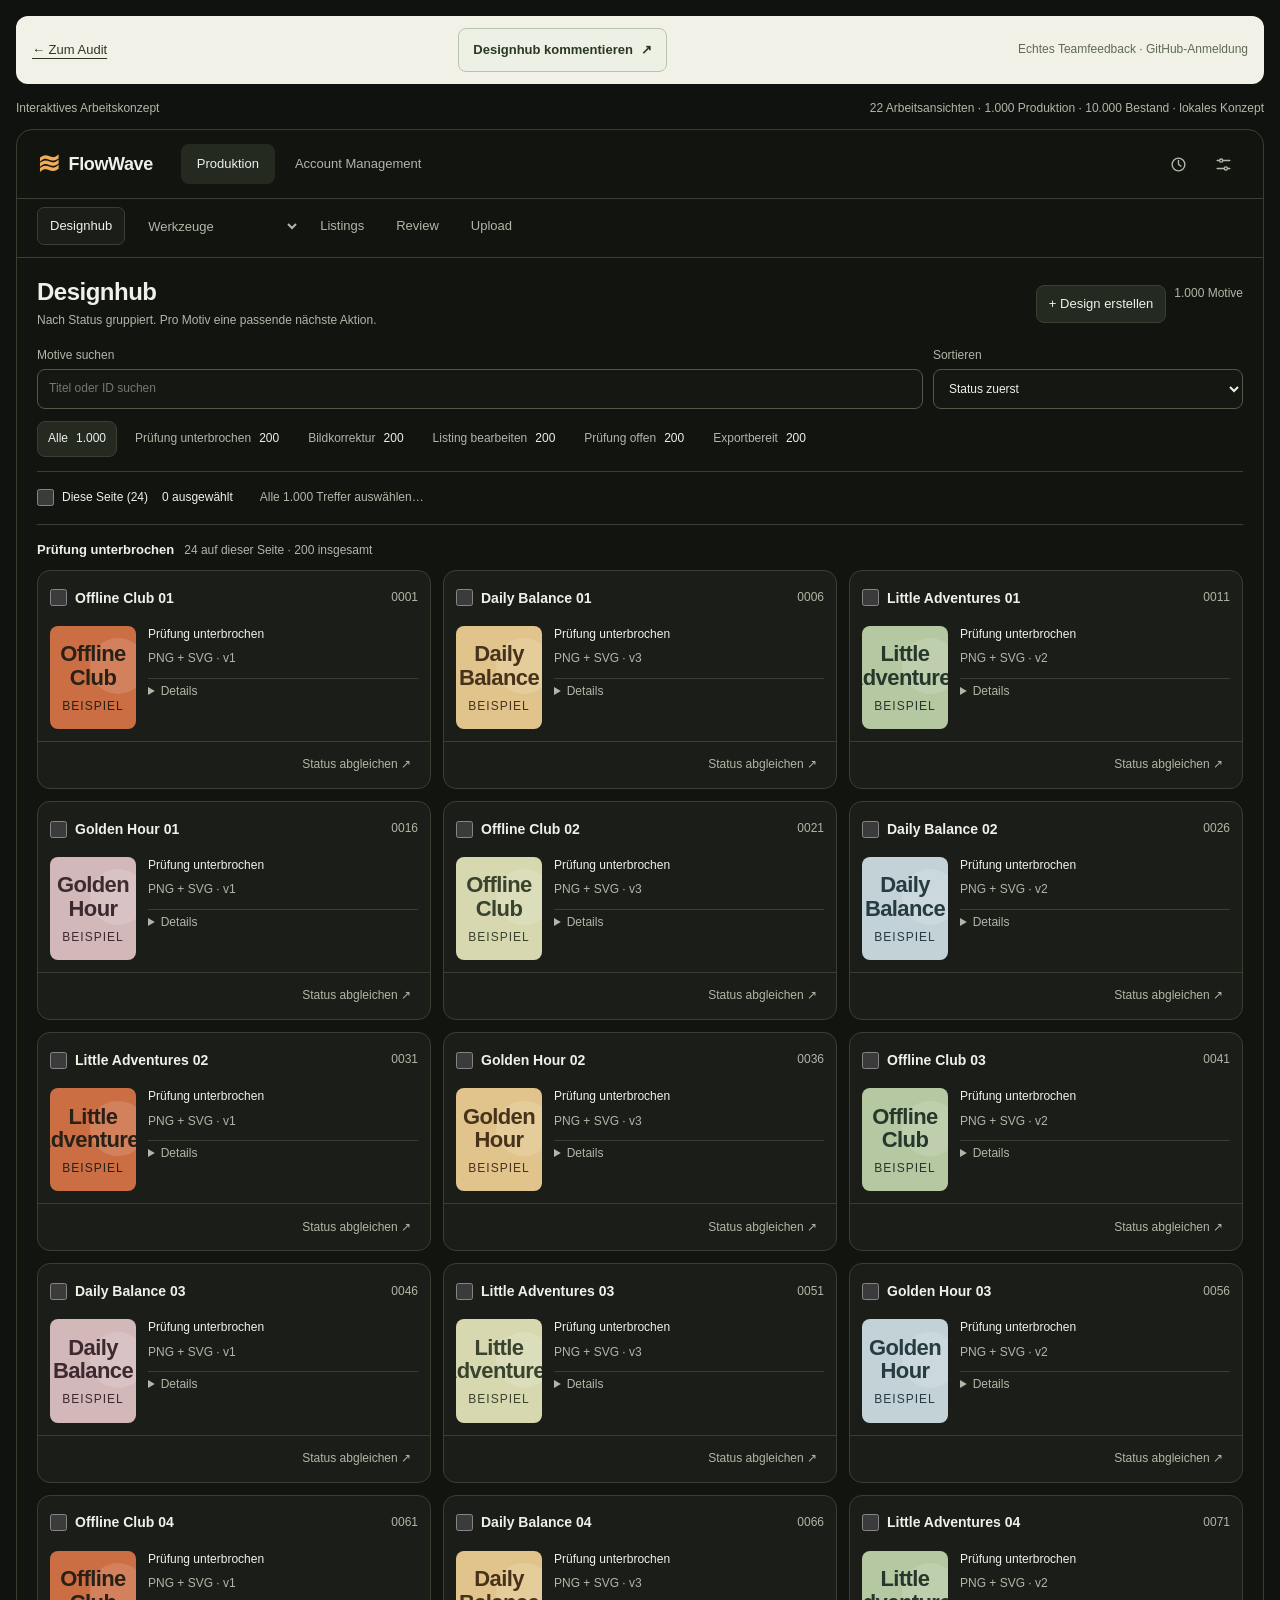
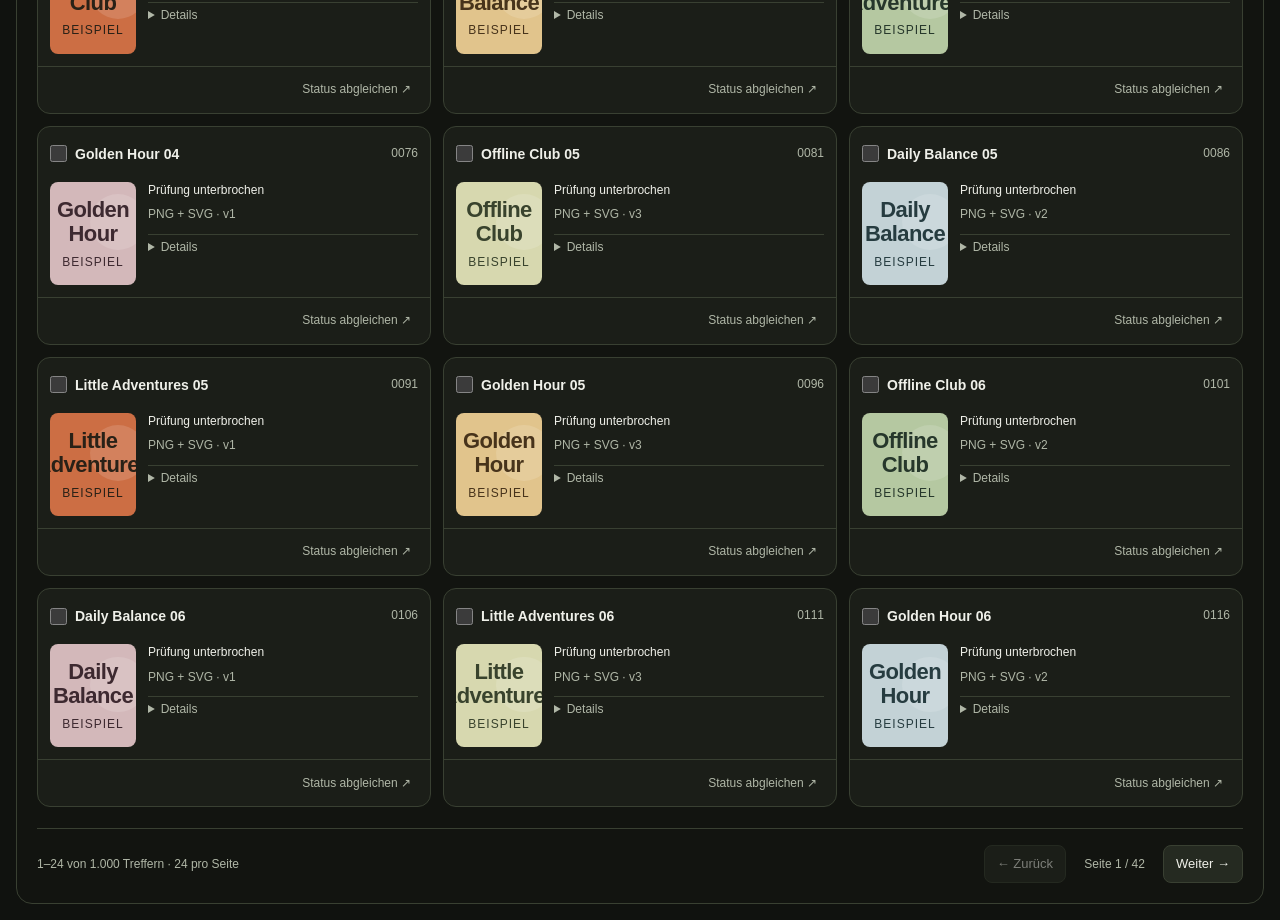
==== commit cc2c5f39: "Refine large management screens and organize audit in persistent tabs" ====
--- a/concept.html
+++ b/concept.html
@@ -1,10 +1,10 @@
 <!doctype html>
-<html lang="de"><head><meta charset="utf-8"><meta name="viewport" content="width=device-width, initial-scale=1"><meta name="color-scheme" content="dark light"><title>FlowWave Arbeitsansichten für große Sammlungen</title><link rel="stylesheet" href="comments.css"><link rel="stylesheet" href="concept-scale.css?v=batch287-reduced"><link rel="stylesheet" href="concept-processes.css?v=batch287-reduced"><link rel="stylesheet" href="concept-operations.css?v=account-unified287"><link rel="stylesheet" href="concept-archive.css?v=archive287">
-  <link rel="stylesheet" href="concept-navigation.css?v=two-areas287-final3"><script src="feedback-config.js?v=account-unified287" defer></script><script src="concept-scale.js?v=two-areas287-final3" defer></script><script src="concept-processes.js?v=archive287" defer></script><script src="concept-operations.js?v=account-unified287" defer></script><script src="concept-archive.js?v=account-unified287" defer></script><script src="comments.js" defer></script></head>
+<html lang="de"><head><meta charset="utf-8"><meta name="viewport" content="width=device-width, initial-scale=1"><meta name="color-scheme" content="dark light"><title>FlowWave Arbeitsansichten für große Sammlungen</title><link rel="stylesheet" href="comments.css"><link rel="stylesheet" href="concept-scale.css?v=batch287-reduced"><link rel="stylesheet" href="concept-processes.css?v=batch287-reduced"><link rel="stylesheet" href="concept-operations.css?v=account-unified287"><link rel="stylesheet" href="concept-management.css?v=management-screens-20261115-r1"><link rel="stylesheet" href="concept-archive.css?v=archive287">
+  <link rel="stylesheet" href="concept-navigation.css?v=two-areas287-final3"><script src="management-audit-data.js?v=management287-r3" defer></script><script src="team-tasks-data.js?v=management287-r3" defer></script><script src="feedback-config.js?v=management287-r3" defer></script><script src="concept-scale.js?v=management-screens-20261115-r1" defer></script><script src="concept-processes.js?v=consistency287-r2" defer></script><script src="concept-operations.js?v=management-screens-20261115-r1" defer></script><script src="concept-management.js?v=management-screens-20261115-r1" defer></script><script src="concept-archive.js?v=consistency287-r2" defer></script><script src="comments.js?v=management-screens-20261115-r1" defer></script></head>
 <body class="fw-concept-page">
 <div class="standalone-feedback-bar"><a href="./#concept">← Zum Audit</a><button class="af-feedback-button" type="button" data-feedback-screen><span data-feedback-label>Designhub kommentieren</span> ↗</button><span>Echtes Teamfeedback · GitHub-Anmeldung</span></div>
 <div id="flowwave-bento-concept" lang="de">
-<div class="fw-demo-label"><span>Interaktives Arbeitskonzept</span><span>22 Arbeitsansichten · 1.000 Produktionsmotive · keine Verarbeitung</span></div>
+<div class="fw-demo-label"><span>Interaktives Arbeitskonzept</span><span>22 Arbeitsansichten · 1.000 Produktion · 10.000 Bestand · lokales Konzept</span></div>
 <div class="fw-window"><header class="fw-shell"><div class="fw-shell-top"><div class="fw-brand"><span aria-hidden="true">≋</span>FlowWave</div><nav class="fw-area-nav" aria-label="Hauptbereiche"><button type="button" data-area="production" aria-current="page">Produktion</button><button type="button" data-area="account">Account Management</button></nav><div class="fw-shell-utilities" role="group" aria-label="App-Aktionen"><button type="button" class="fw-utility-button" data-screen="activity" aria-label="Aktivität öffnen" title="Aktivität"><svg data-ds-icon="activity" aria-hidden="true" viewBox="0 0 24 24"><circle cx="12" cy="12" r="8"></circle><path d="M12 7v5l3 2"></path></svg></button><button type="button" class="fw-utility-button" data-screen="settings" aria-label="Einstellungen öffnen" title="Einstellungen"><svg data-ds-icon="settings" aria-hidden="true" viewBox="0 0 24 24"><path d="M4 7h16M4 17h16"></path><circle cx="9" cy="7" r="2"></circle><circle cx="15" cy="17" r="2"></circle></svg></button></div></div><nav class="fw-context-nav" aria-label="Produktion"></nav></header><div class="fw-route-registry" hidden><button type="button" data-screen="designs" tabindex="-1">Designhub</button><button type="button" data-screen="listings" tabindex="-1">Listings</button><button type="button" data-screen="review" tabindex="-1">Review</button><button type="button" data-screen="uploadqueue" tabindex="-1">Upload</button><button type="button" data-screen="upload" tabindex="-1">Upload vorbereiten</button><button type="button" data-screen="create" tabindex="-1">Create Artworks</button><button type="button" data-screen="sets" tabindex="-1">Create Sets</button><button type="button" data-screen="import" tabindex="-1">Import</button><button type="button" data-screen="collections" tabindex="-1">Imported Sets</button><button type="button" data-screen="remaster" tabindex="-1">Remaster</button><button type="button" data-screen="vectorize" tabindex="-1">Vectorize</button><button type="button" data-screen="upscale" tabindex="-1">Upscale</button><button type="button" data-screen="halftone" tabindex="-1">Halftone</button><button type="button" data-screen="effects" tabindex="-1">Effects</button><button type="button" data-screen="repairs" tabindex="-1">Repairs</button><button type="button" data-screen="autopilot" tabindex="-1">Autopilot</button><button type="button" data-screen="checks" tabindex="-1">IP Checks</button><button type="button" data-screen="management" tabindex="-1">Designbestand</button><button type="button" data-screen="archive" tabindex="-1">Archiv</button><button type="button" data-screen="live" tabindex="-1">Kontodaten</button><button type="button" data-screen="activity" tabindex="-1">Aktivität</button><button type="button" data-screen="settings" tabindex="-1">Einstellungen</button></div>
 <section class="fw-screen" data-view="designs" aria-label="Designhub Konzept"></section><section class="fw-screen" data-view="review" aria-label="Review Konzept" hidden></section><section class="fw-screen" data-view="listings" aria-label="Listings Konzept" hidden></section><section class="fw-screen" data-view="upload" aria-label="Upload Konzept" hidden></section><div class="fw-announcement" role="status" aria-live="polite" hidden></div></div>
 <dialog class="fw-modal" aria-labelledby="fw-modal-title"><div class="fw-modal-head"><div><span class="fw-secondary-text">Lokale Konzeptvorschau</span><h2 id="fw-modal-title"></h2></div><button type="button" class="fw-button fw-quiet" data-command="close-dialog" aria-label="Dialog schließen">×</button></div><div data-modal-body></div><div class="fw-modal-footer"><button type="button" class="fw-button" data-command="close-dialog">Schließen</button><button type="button" class="fw-button fw-primary" data-modal-confirm hidden></button></div></dialog>
--- a/concept-management.css
+++ b/concept-management.css
@@ -0,0 +1,71 @@
+/* Management composes the existing concept buttons, fields, artwork and selection rail. */
+#flowwave-bento-concept .fm-demo{font-size:11px;color:var(--fw-muted)}
+#flowwave-bento-concept .fm-toolbar{display:grid;grid-template-columns:minmax(220px,1fr) minmax(160px,210px) auto;align-items:end;gap:12px;margin:18px 0 12px}
+#flowwave-bento-concept .fm-layout{display:flex;gap:4px;padding-bottom:1px}
+#flowwave-bento-concept .fm-layout button[aria-pressed=true]{background:var(--fw-raised);color:var(--fw-ink);box-shadow:inset 0 0 0 1px var(--fw-line)}
+#flowwave-bento-concept .fm-filterbar{display:flex;gap:12px;align-items:center;flex-wrap:wrap;margin:0 0 14px}
+#flowwave-bento-concept .fm-filterbar .fw-facets{flex:1;margin:0}
+#flowwave-bento-concept .fm-filterbar label{min-width:138px;margin:0}
+#flowwave-bento-concept .fm-filterbar select{font-size:12px;min-height:36px}
+#flowwave-bento-concept .fm-selection{align-items:center;margin-bottom:16px;gap:8px 12px}
+#flowwave-bento-concept .fm-selection>span{font-size:12px;color:var(--fw-muted)}
+#flowwave-bento-concept .fm-selection .fw-button{font-size:12px;padding:7px 9px}
+#flowwave-bento-concept .fm-bulk{display:flex;gap:5px;flex-wrap:wrap;margin-left:auto}
+#flowwave-bento-concept .fm-grid{display:grid;grid-template-columns:repeat(4,minmax(0,1fr));gap:10px}
+#flowwave-bento-concept .fm-scroll{max-height:min(62vh,680px);overflow:auto;overscroll-behavior:contain;scrollbar-gutter:stable;padding:2px 5px 2px 2px;outline-offset:2px;border-radius:6px}
+#flowwave-bento-concept .fm-scroll:focus-visible{outline:2px solid var(--fw-accent)}
+#flowwave-bento-concept .fm-scroll :is(button,input,summary):focus-visible{outline:2px solid var(--fw-accent);outline-offset:1px}
+#flowwave-bento-concept .fm-card{padding:13px;border:1px solid var(--fw-line);border-radius:15px;background:var(--fw-panel);min-width:0;display:flex;flex-direction:column;gap:10px;box-shadow:0 2px 4px #0000000d}
+#flowwave-bento-concept .fm-card[data-selected=true]{box-shadow:inset 0 0 0 1px var(--fw-accent);border-color:var(--fw-accent)}
+#flowwave-bento-concept .fm-card-head{display:grid;grid-template-columns:45px minmax(0,1fr) 24px;gap:9px;align-items:start}
+#flowwave-bento-concept .fm-card-head .fw-art-mini{width:45px;height:55px;border-radius:6px}
+#flowwave-bento-concept .fm-card-head h3{font-family:inherit;font-size:12px;font-weight:600;line-height:1.4;margin:0 0 5px;overflow-wrap:anywhere}
+#flowwave-bento-concept .fm-card-head small{display:block;font-size:10px;line-height:1.5;color:var(--fw-muted)}
+#flowwave-bento-concept .fm-check{justify-content:center;align-self:start;min-height:24px;width:24px}
+#flowwave-bento-concept .fm-card-facts{display:flex;align-items:center;gap:5px 9px;flex-wrap:wrap;min-height:31px;font-size:10px;color:var(--fw-muted)}
+#flowwave-bento-concept .fm-origin{font-size:10px;color:var(--fw-ink);padding:3px 5px;border-radius:4px;background:var(--fw-raised);white-space:nowrap}
+#flowwave-bento-concept .fm-demo-sync{color:var(--fw-green)}
+#flowwave-bento-concept .fm-task{font-size:11px;line-height:1.5;color:var(--fw-muted)}
+#flowwave-bento-concept .fm-task[data-attention=true]{color:var(--fw-warning)}
+#flowwave-bento-concept .fm-actions{display:flex;flex-wrap:wrap;gap:4px;margin-top:auto}
+#flowwave-bento-concept .fm-actions .fw-button{font-size:11px;min-height:30px;padding:6px 8px;white-space:normal;text-align:left}
+#flowwave-bento-concept .fm-details{margin:0;border:0;padding:0;font-size:11px}
+#flowwave-bento-concept .fm-details summary{font-size:10px;min-height:26px;color:var(--fw-muted)}
+#flowwave-bento-concept .fm-details dl{display:grid;gap:8px;margin:9px 0;font-size:11px}
+#flowwave-bento-concept .fm-details dl>div{display:grid;gap:2px}
+#flowwave-bento-concept .fm-details dt{color:var(--fw-muted)}
+#flowwave-bento-concept .fm-details dd{margin:0;overflow-wrap:anywhere}
+#flowwave-bento-concept .fm-details .fw-button{font-size:11px;padding:6px 7px;min-height:28px}
+#flowwave-bento-concept .fm-table .fw-row-title{width:25%}
+#flowwave-bento-concept .fm-table .fw-row-title strong{font-size:12px}
+#flowwave-bento-concept .fm-table .fw-row-title small{font-size:10px}
+#flowwave-bento-concept .fm-table .fw-row-action{width:200px}
+#flowwave-bento-concept .fm-table .fm-actions{margin:0}
+#flowwave-bento-concept .fm-record-row[aria-selected=true]{background:var(--fw-raised);box-shadow:inset 3px 0 var(--fw-accent)}
+#flowwave-bento-concept .fm-row-facts{display:flex;flex-direction:column;align-items:flex-start;gap:5px;font-size:11px;color:var(--fw-muted)}
+#flowwave-bento-concept .fm-sync{display:flex;align-items:center;gap:12px;flex-wrap:wrap;border:1px solid var(--fw-line);border-radius:12px;padding:12px 14px;background:var(--fw-panel);font-size:12px}
+#flowwave-bento-concept .fm-sync>div{display:grid;gap:5px;flex:1;min-width:200px}
+#flowwave-bento-concept .fm-sync strong{font-weight:500}
+#flowwave-bento-concept .fm-sync span,#flowwave-bento-concept .fm-sync details{font-size:11px;color:var(--fw-muted)}
+#flowwave-bento-concept .fm-sync details{border:0;margin:0;padding:0;max-width:250px}
+#flowwave-bento-concept .fm-sync summary{min-height:32px}
+#flowwave-bento-concept .fm-overview{display:grid;grid-template-columns:repeat(4,minmax(0,1fr));gap:9px;margin:10px 0 17px}
+#flowwave-bento-concept .fm-overview button{display:grid;gap:7px;text-align:left;padding:12px 14px;background:var(--fw-panel);border:1px solid var(--fw-line);border-radius:12px;font-size:11px;color:var(--fw-muted)}
+#flowwave-bento-concept .fm-overview strong{font-size:22px;font-weight:500;letter-spacing:-.03em;color:var(--fw-ink)}
+#flowwave-bento-concept .fm-overview button[aria-pressed=true]{border-color:var(--fw-accent)}
+#flowwave-bento-concept .fm-warning{padding:10px 12px;font-size:12px;line-height:1.5;color:var(--fw-warning);border-left:2px solid currentColor;margin:8px 0 14px}
+#flowwave-bento-concept .fm-exact-list{display:grid;gap:5px;margin:14px 0;font-size:12px;color:var(--fw-muted);max-height:130px;overflow:auto}
+#flowwave-bento-concept .fm-modal-grid{display:grid;grid-template-columns:1fr 1fr;gap:12px;margin:18px 0}
+#flowwave-bento-concept .fm-modal-note{font-size:12px;color:var(--fw-muted);line-height:1.6;margin:14px 0 0}
+#flowwave-bento-concept .fm-file-package{display:grid;gap:7px;padding:14px;border:1px solid var(--fw-line);border-radius:10px;font-size:12px;overflow-wrap:anywhere}
+#flowwave-bento-concept .fm-file-package small{color:var(--fw-muted)}
+#flowwave-bento-concept .fm-stand{display:grid;grid-template-columns:130px minmax(0,1fr);gap:20px;margin:15px 0}
+#flowwave-bento-concept .fm-stand>.fw-art{max-height:175px}
+#flowwave-bento-concept .fm-stand h3{font-family:inherit;font-size:17px;font-weight:600;line-height:1.4;margin:0 0 8px}
+#flowwave-bento-concept .fm-stand p{font-size:12px;line-height:1.6;margin:8px 0}
+#flowwave-bento-concept .fm-sr-only{position:absolute;width:1px;height:1px;margin:-1px;clip-path:inset(50%);overflow:hidden;white-space:nowrap}
+@media(max-width:1180px){#flowwave-bento-concept .fm-grid{grid-template-columns:repeat(3,minmax(0,1fr))}#flowwave-bento-concept .fm-toolbar{grid-template-columns:minmax(180px,1fr) 180px auto}}
+@media(max-width:850px){#flowwave-bento-concept .fm-grid{grid-template-columns:repeat(2,minmax(0,1fr))}#flowwave-bento-concept .fm-toolbar{grid-template-columns:minmax(0,1fr) 180px}#flowwave-bento-concept .fm-layout{grid-column:1/-1}#flowwave-bento-concept .fm-bulk{margin-left:0;width:100%}#flowwave-bento-concept .fm-table .fw-row-title,#flowwave-bento-concept .fm-table .fw-row-action{width:auto}}
+@media(max-width:550px){#flowwave-bento-concept .fm-grid{grid-template-columns:1fr}#flowwave-bento-concept .fm-toolbar{grid-template-columns:1fr}#flowwave-bento-concept .fm-overview{grid-template-columns:1fr 1fr}#flowwave-bento-concept .fm-modal-grid{grid-template-columns:1fr}#flowwave-bento-concept .fm-stand{grid-template-columns:90px minmax(0,1fr);gap:12px}#flowwave-bento-concept .fm-filterbar label{flex:1;min-width:120px}}
+@media(pointer:coarse){#flowwave-bento-concept .fm-check{width:44px;min-height:44px}#flowwave-bento-concept .fm-card-head{grid-template-columns:45px minmax(0,1fr) 44px}#flowwave-bento-concept .fm-actions .fw-button,#flowwave-bento-concept .fm-details .fw-button,#flowwave-bento-concept .fm-details summary{min-height:44px}#flowwave-bento-concept .fm-card-head h3{font-size:13px}#flowwave-bento-concept .fm-card-head small,#flowwave-bento-concept .fm-card-facts{font-size:11px}}
+@media(prefers-reduced-motion:reduce){#flowwave-bento-concept .fm-card{transition:none}}
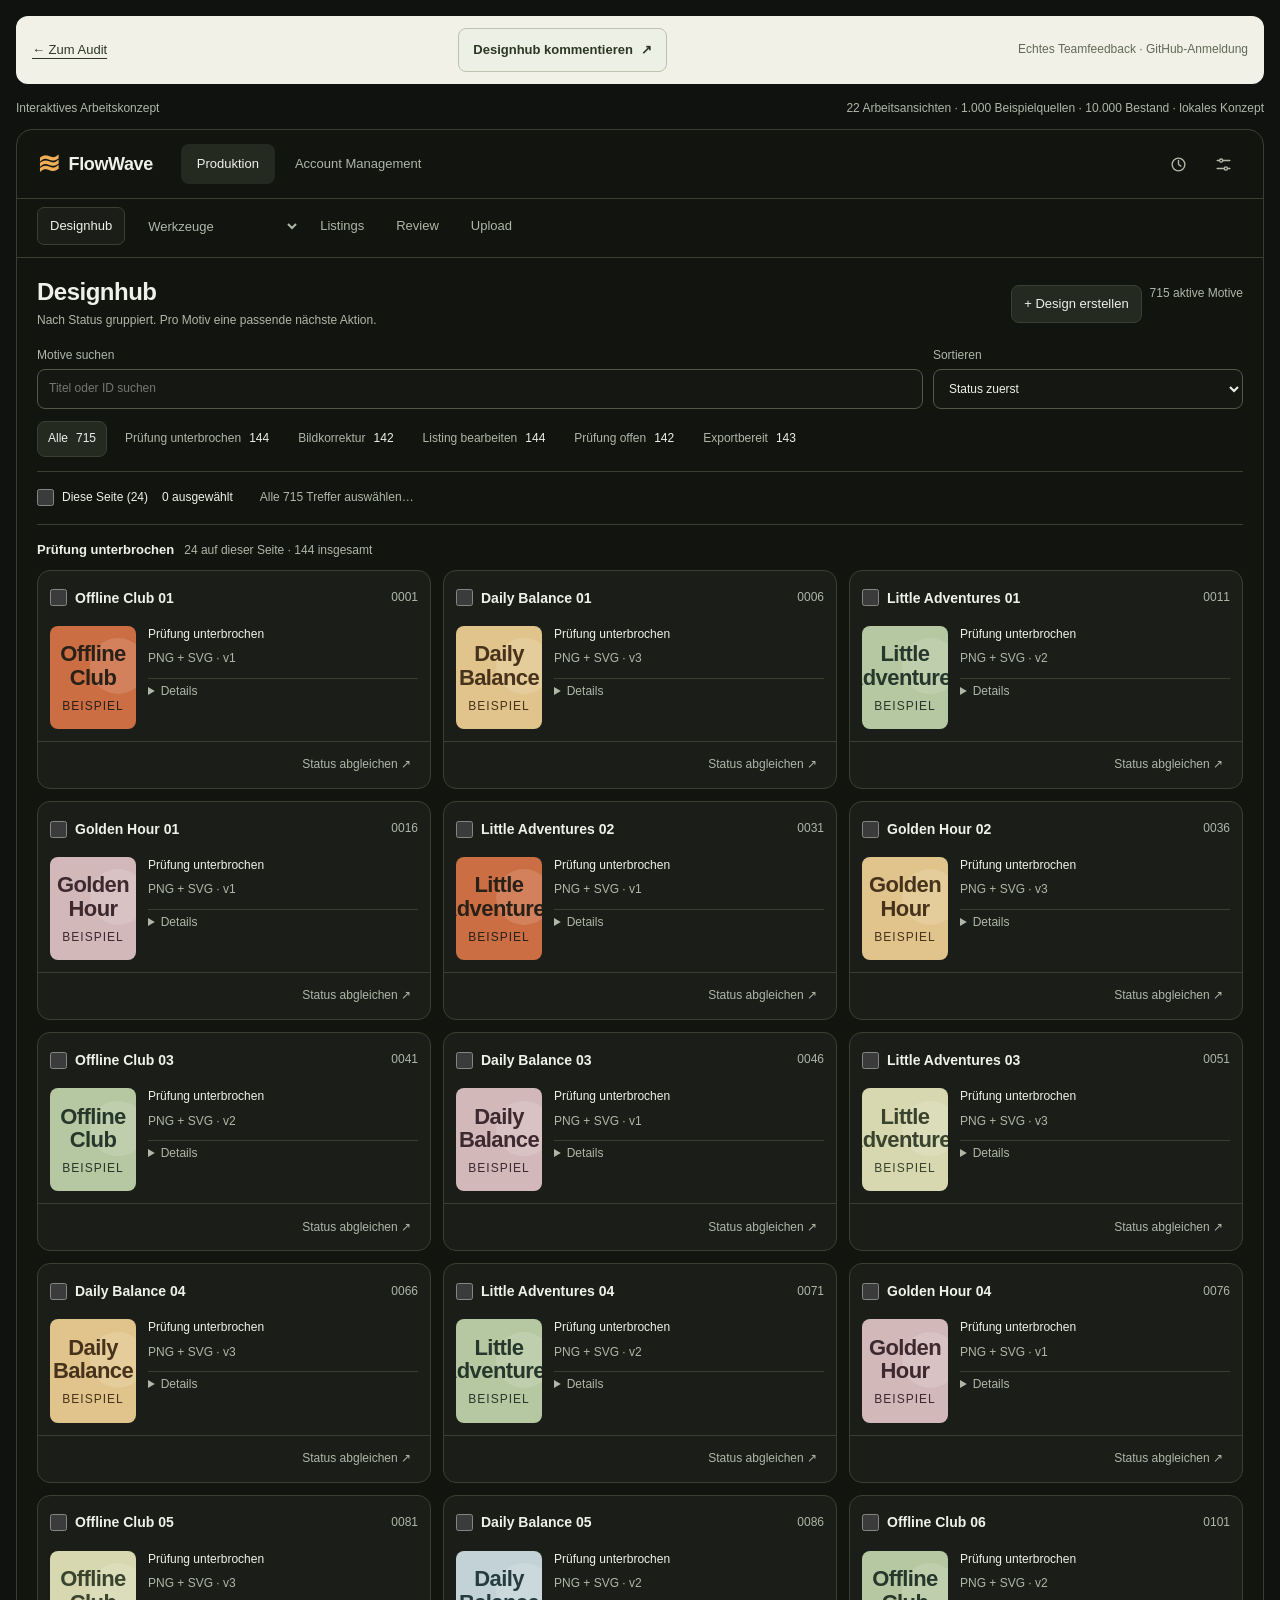
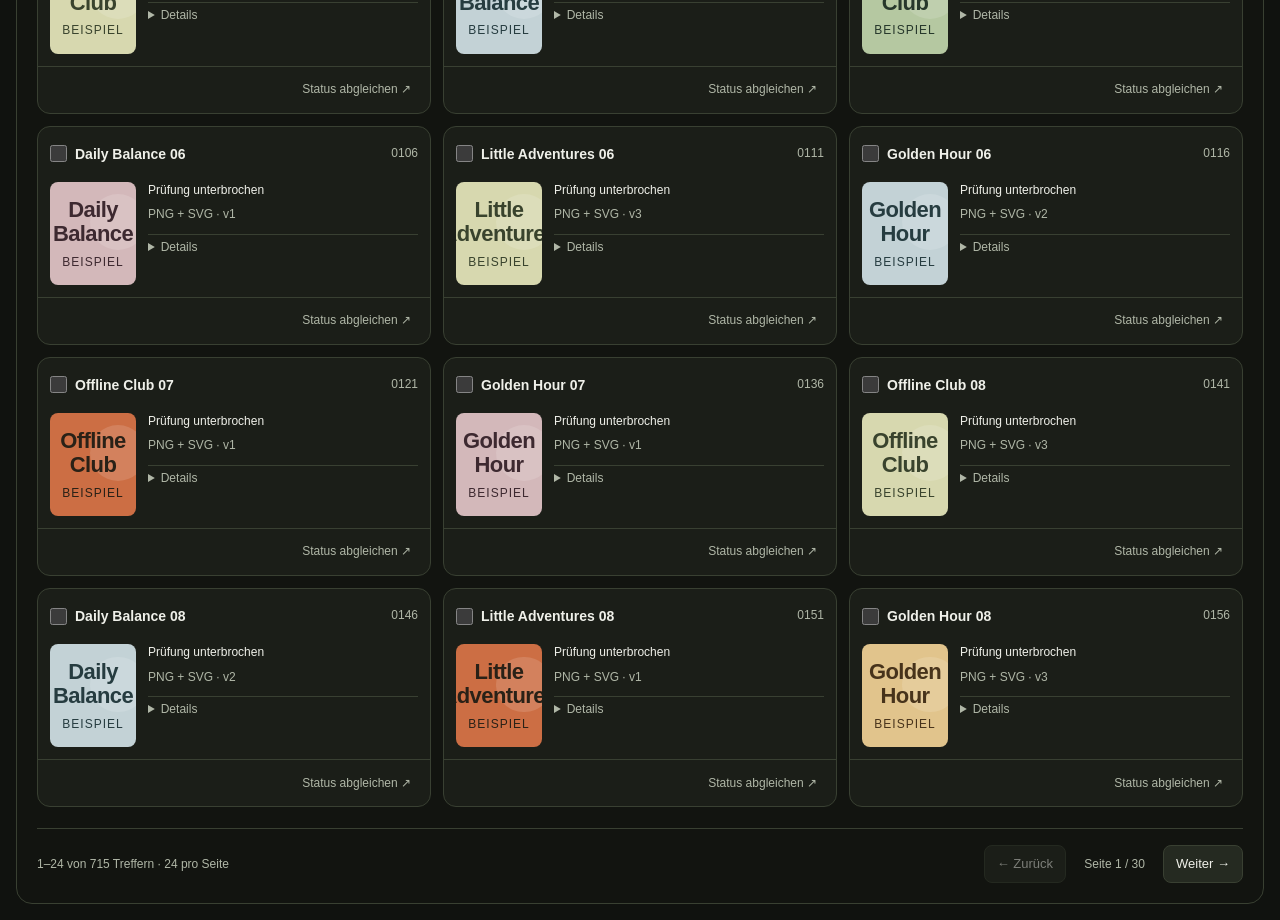
==== commit 9fbf349c: "Reconcile audit findings, screens and team tasks for handoff" ====
--- a/concept.html
+++ b/concept.html
@@ -1,10 +1,10 @@
 <!doctype html>
 <html lang="de"><head><meta charset="utf-8"><meta name="viewport" content="width=device-width, initial-scale=1"><meta name="color-scheme" content="dark light"><title>FlowWave Arbeitsansichten für große Sammlungen</title><link rel="stylesheet" href="comments.css"><link rel="stylesheet" href="concept-scale.css?v=batch287-reduced"><link rel="stylesheet" href="concept-processes.css?v=batch287-reduced"><link rel="stylesheet" href="concept-operations.css?v=account-unified287"><link rel="stylesheet" href="concept-management.css?v=management-screens-20261115-r1"><link rel="stylesheet" href="concept-archive.css?v=archive287">
-  <link rel="stylesheet" href="concept-navigation.css?v=two-areas287-final3"><script src="management-audit-data.js?v=management287-r3" defer></script><script src="team-tasks-data.js?v=management287-r3" defer></script><script src="feedback-config.js?v=management287-r3" defer></script><script src="concept-scale.js?v=management-screens-20261115-r1" defer></script><script src="concept-processes.js?v=consistency287-r2" defer></script><script src="concept-operations.js?v=management-screens-20261115-r1" defer></script><script src="concept-management.js?v=management-screens-20261115-r1" defer></script><script src="concept-archive.js?v=consistency287-r2" defer></script><script src="comments.js?v=management-screens-20261115-r1" defer></script></head>
+  <link rel="stylesheet" href="concept-navigation.css?v=two-areas287-final3"><script src="management-audit-data.js?v=management287-r3" defer></script><script src="team-tasks-data.js?v=final-review-20261115-r1" defer></script><script src="feedback-config.js?v=management287-r3" defer></script><script src="concept-scale.js?v=final-review-20261115-r1" defer></script><script src="concept-processes.js?v=consistency287-r2" defer></script><script src="concept-operations.js?v=final-review-20261115-r1" defer></script><script src="concept-management.js?v=final-review-20261115-r1" defer></script><script src="concept-archive.js?v=final-review-20261115-r1" defer></script><script src="comments.js?v=final-review-20261115-r1" defer></script></head>
 <body class="fw-concept-page">
 <div class="standalone-feedback-bar"><a href="./#concept">← Zum Audit</a><button class="af-feedback-button" type="button" data-feedback-screen><span data-feedback-label>Designhub kommentieren</span> ↗</button><span>Echtes Teamfeedback · GitHub-Anmeldung</span></div>
 <div id="flowwave-bento-concept" lang="de">
-<div class="fw-demo-label"><span>Interaktives Arbeitskonzept</span><span>22 Arbeitsansichten · 1.000 Produktion · 10.000 Bestand · lokales Konzept</span></div>
+<div class="fw-demo-label"><span>Interaktives Arbeitskonzept</span><span>22 Arbeitsansichten · 1.000 Beispielquellen · 10.000 Bestand · lokales Konzept</span></div>
 <div class="fw-window"><header class="fw-shell"><div class="fw-shell-top"><div class="fw-brand"><span aria-hidden="true">≋</span>FlowWave</div><nav class="fw-area-nav" aria-label="Hauptbereiche"><button type="button" data-area="production" aria-current="page">Produktion</button><button type="button" data-area="account">Account Management</button></nav><div class="fw-shell-utilities" role="group" aria-label="App-Aktionen"><button type="button" class="fw-utility-button" data-screen="activity" aria-label="Aktivität öffnen" title="Aktivität"><svg data-ds-icon="activity" aria-hidden="true" viewBox="0 0 24 24"><circle cx="12" cy="12" r="8"></circle><path d="M12 7v5l3 2"></path></svg></button><button type="button" class="fw-utility-button" data-screen="settings" aria-label="Einstellungen öffnen" title="Einstellungen"><svg data-ds-icon="settings" aria-hidden="true" viewBox="0 0 24 24"><path d="M4 7h16M4 17h16"></path><circle cx="9" cy="7" r="2"></circle><circle cx="15" cy="17" r="2"></circle></svg></button></div></div><nav class="fw-context-nav" aria-label="Produktion"></nav></header><div class="fw-route-registry" hidden><button type="button" data-screen="designs" tabindex="-1">Designhub</button><button type="button" data-screen="listings" tabindex="-1">Listings</button><button type="button" data-screen="review" tabindex="-1">Review</button><button type="button" data-screen="uploadqueue" tabindex="-1">Upload</button><button type="button" data-screen="upload" tabindex="-1">Upload vorbereiten</button><button type="button" data-screen="create" tabindex="-1">Create Artworks</button><button type="button" data-screen="sets" tabindex="-1">Create Sets</button><button type="button" data-screen="import" tabindex="-1">Import</button><button type="button" data-screen="collections" tabindex="-1">Imported Sets</button><button type="button" data-screen="remaster" tabindex="-1">Remaster</button><button type="button" data-screen="vectorize" tabindex="-1">Vectorize</button><button type="button" data-screen="upscale" tabindex="-1">Upscale</button><button type="button" data-screen="halftone" tabindex="-1">Halftone</button><button type="button" data-screen="effects" tabindex="-1">Effects</button><button type="button" data-screen="repairs" tabindex="-1">Repairs</button><button type="button" data-screen="autopilot" tabindex="-1">Autopilot</button><button type="button" data-screen="checks" tabindex="-1">IP Checks</button><button type="button" data-screen="management" tabindex="-1">Designbestand</button><button type="button" data-screen="archive" tabindex="-1">Archiv</button><button type="button" data-screen="live" tabindex="-1">Kontodaten</button><button type="button" data-screen="activity" tabindex="-1">Aktivität</button><button type="button" data-screen="settings" tabindex="-1">Einstellungen</button></div>
 <section class="fw-screen" data-view="designs" aria-label="Designhub Konzept"></section><section class="fw-screen" data-view="review" aria-label="Review Konzept" hidden></section><section class="fw-screen" data-view="listings" aria-label="Listings Konzept" hidden></section><section class="fw-screen" data-view="upload" aria-label="Upload Konzept" hidden></section><div class="fw-announcement" role="status" aria-live="polite" hidden></div></div>
 <dialog class="fw-modal" aria-labelledby="fw-modal-title"><div class="fw-modal-head"><div><span class="fw-secondary-text">Lokale Konzeptvorschau</span><h2 id="fw-modal-title"></h2></div><button type="button" class="fw-button fw-quiet" data-command="close-dialog" aria-label="Dialog schließen">×</button></div><div data-modal-body></div><div class="fw-modal-footer"><button type="button" class="fw-button" data-command="close-dialog">Schließen</button><button type="button" class="fw-button fw-primary" data-modal-confirm hidden></button></div></dialog>
